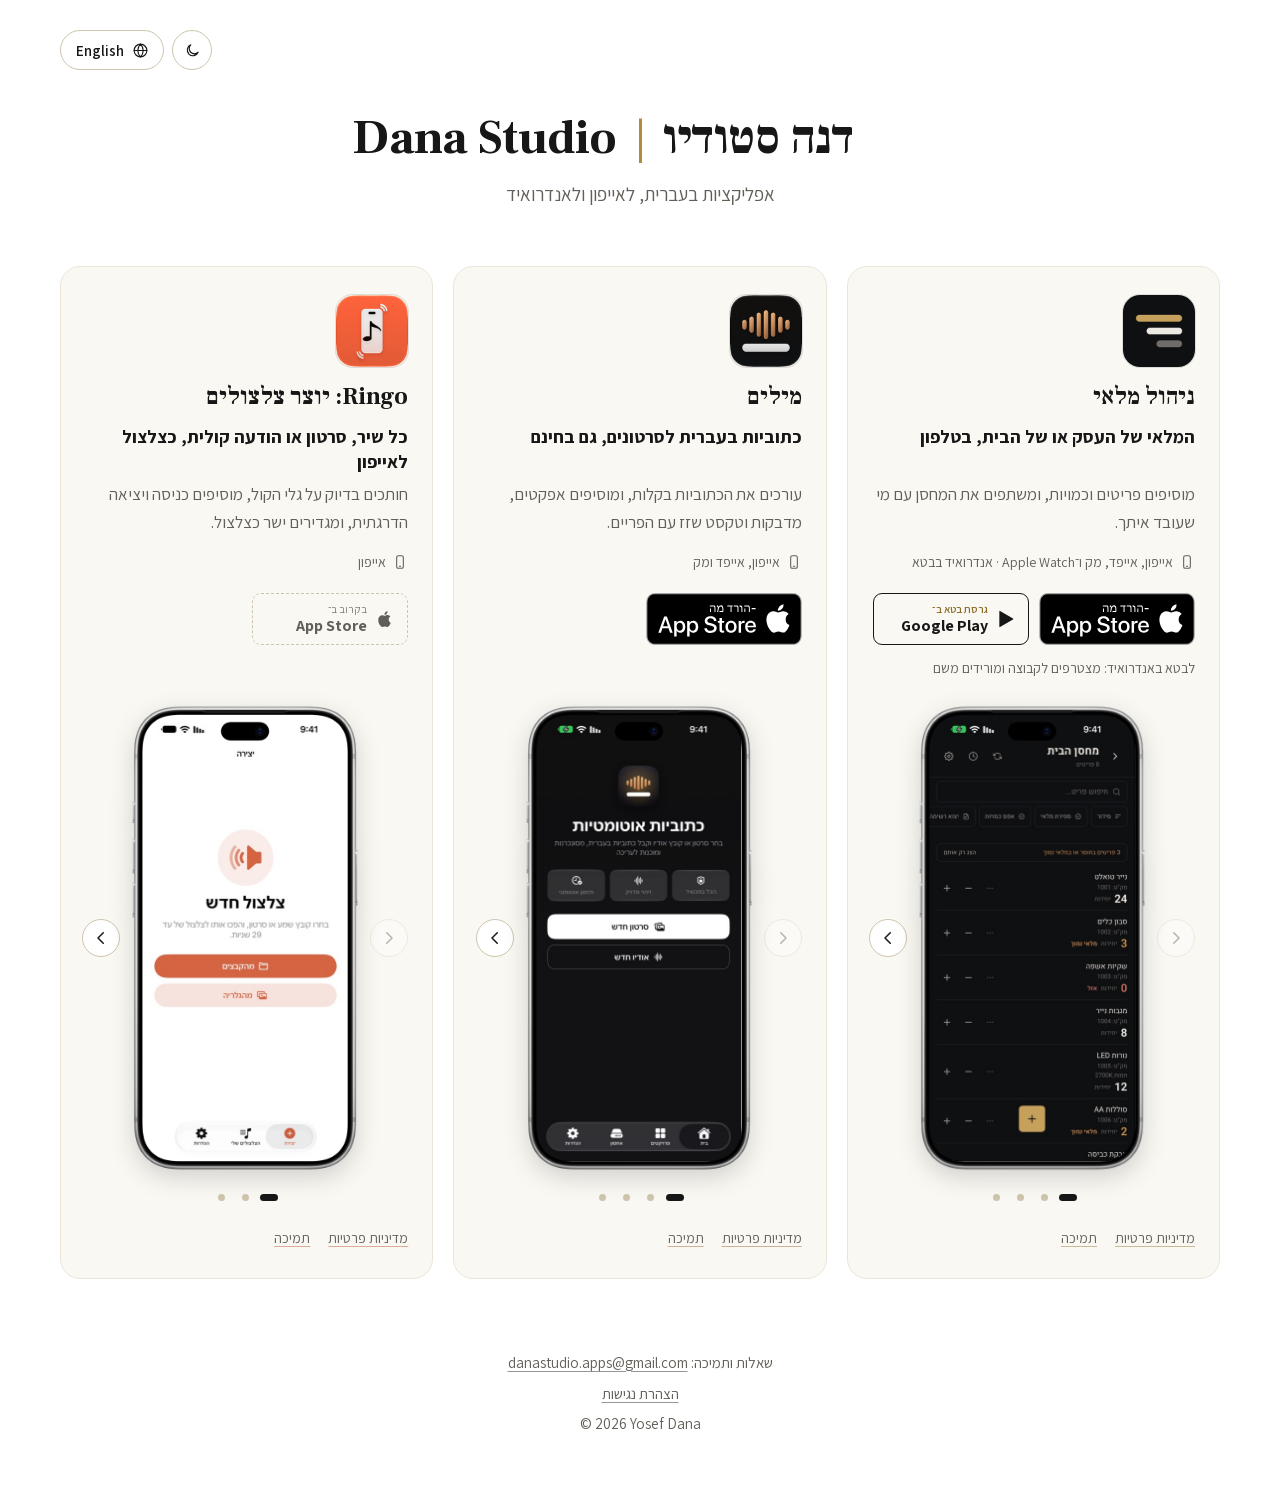
==== index.html @ 70b1e537 "Shorter Android beta note, one line Co-Authored-By: Claude Opus 5.5 <noreply@anthropic.com> Claude-S" ====
<!DOCTYPE html>
<html lang="he" dir="rtl" data-title-he="דנה סטודיו | Dana Studio – האפליקציות" data-title-en="Dana Studio | Apps">
<head>
<meta charset="UTF-8">
<meta name="viewport" content="width=device-width, initial-scale=1, viewport-fit=cover">
<title>דנה סטודיו | Dana Studio – האפליקציות</title>
<meta name="description" content="דנה סטודיו (Dana Studio): אפליקציות בעברית לאייפון ולאנדרואיד – ניהול מלאי, מילים ו-Ringo.">
<link rel="canonical" href="https://danastudio.app/">
<!-- Tells search engines the site's name in both spellings, so "דנה סטודיו" finds it too. -->
<script type="application/ld+json">
{"@context":"https://schema.org","@type":"WebSite","name":"Dana Studio","alternateName":["דנה סטודיו","DanaStudio"],"url":"https://danastudio.app/","inLanguage":["he","en"]}
</script>
<meta name="theme-color" content="#FFFFFF" media="(prefers-color-scheme: light)">
<meta name="theme-color" content="#0A0A0A" media="(prefers-color-scheme: dark)">
<link rel="icon" href="data:image/svg+xml,%3Csvg xmlns='http://www.w3.org/2000/svg' viewBox='0 0 64 64'%3E%3Crect width='64' height='64' rx='14' fill='%23111111'/%3E%3Ctext x='32' y='45' text-anchor='middle' font-family='Georgia,serif' font-weight='700' font-size='38' fill='%23D2AE62'%3ED%3C/text%3E%3C/svg%3E">
<meta property="og:type" content="website">
<meta property="og:locale" content="he_IL">
<meta property="og:locale:alternate" content="en_US">
<meta property="og:site_name" content="Dana Studio">
<meta property="og:title" content="Dana Studio | דנה סטודיו">
<meta property="og:description" content="אפליקציות בעברית לאייפון ולאנדרואיד: ניהול מלאי, מילים ו-Ringo.">
<meta property="og:url" content="https://danastudio.app/">
<meta property="og:image" content="https://danastudio.app/assets/share/home.png">
<meta property="og:image:width" content="1200">
<meta property="og:image:height" content="630">
<meta property="og:image:alt" content="Dana Studio | דנה סטודיו">
<meta name="twitter:card" content="summary_large_image">
<link rel="stylesheet" href="assets/site.css">
<script src="assets/site.js"></script>
</head>
<body>
<a class="skip" href="#main"><span data-l="he">דילוג לתוכן</span><span data-l="en" lang="en">Skip to content</span></a>
<div class="wrap narrow">

  <nav class="topbar">
    <div class="tools">
      <button class="pill theme-btn" type="button" data-toggle-theme><svg class="i-moon" viewBox="0 0 24 24" aria-hidden="true"><path d="M20 14.5A8 8 0 1 1 9.5 4a6.5 6.5 0 0 0 10.5 10.5z"/></svg><svg class="i-sun" viewBox="0 0 24 24" aria-hidden="true"><circle cx="12" cy="12" r="4"/><path d="M12 2.5v2M12 19.5v2M2.5 12h2M19.5 12h2M5.3 5.3l1.4 1.4M17.3 17.3l1.4 1.4M5.3 18.7l1.4-1.4M17.3 6.7l1.4-1.4"/></svg><span class="sr" data-l="he">מצב בהיר או כהה</span><span class="sr" data-l="en" lang="en">Light or dark mode</span></button>
      <a class="pill" href="#en" data-set-lang="en" data-l="he" lang="en"><svg viewBox="0 0 24 24" aria-hidden="true"><circle cx="12" cy="12" r="9"/><path d="M3 12h18M12 3c2.5 2.6 3.8 5.6 3.8 9s-1.3 6.4-3.8 9c-2.5-2.6-3.8-5.6-3.8-9S9.5 5.6 12 3z"/></svg>English</a>
      <a class="pill" href="#he" data-set-lang="he" data-l="en" lang="he"><svg viewBox="0 0 24 24" aria-hidden="true"><circle cx="12" cy="12" r="9"/><path d="M3 12h18M12 3c2.5 2.6 3.8 5.6 3.8 9s-1.3 6.4-3.8 9c-2.5-2.6-3.8-5.6-3.8-9S9.5 5.6 12 3z"/></svg>עברית</a>
    </div>
  </nav>

  <main id="main">

  <header class="home-head">
    <h1 class="brand"><span class="b-en">Dana Studio</span><span class="sep">|</span><span class="b-he" lang="he">דנה סטודיו</span></h1>
    <p class="tagline"><span data-l="he">אפליקציות בעברית, לאייפון ולאנדרואיד</span><span data-l="en" lang="en">Hebrew apps for iPhone and Android</span></p>
  </header>

  <div class="apps">
    <!-- ================= אפליקציה: ניהול מלאי ================= -->
    <section class="app" id="inventory" data-app="inventory">
      <div class="app-head">
        <img class="app-icon" src="inventory/icon.png" alt="" width="72" height="72">
        <h2 class="app-name"><span data-l="he">ניהול מלאי</span><span data-l="en" lang="en">Inventory Manager</span></h2>
      </div>
      <p class="app-lead" data-l="he">המלאי של העסק או של הבית, בטלפון</p>
      <p class="app-lead" data-l="en" lang="en">Your stockroom or pantry, on your phone</p>
      <p class="app-desc" data-l="he">מוסיפים פריטים וכמויות, ומשתפים את המחסן עם מי שעובד איתך.</p>
      <p class="app-desc" data-l="en" lang="en">Add items and quantities, and share a stockroom with the people you work with.</p>
      <p class="app-devices"><svg viewBox="0 0 24 24" aria-hidden="true"><rect x="7" y="2.5" width="10" height="19" rx="2.5"/><path d="M11 18.5h2"/></svg><span data-l="he">אייפון, אייפד, מק ו־<bdi>Apple Watch</bdi> · אנדרואיד בבטא</span><span data-l="en" lang="en">iPhone, iPad, Mac and Apple Watch · Android in beta</span></p>
      <div class="stores">
        <a class="badge ios" href="https://apps.apple.com/il/app/%D7%9E%D7%9C%D7%90%D7%99-%D7%A0%D7%99%D7%94%D7%95%D7%9C-%D7%9E%D7%9C%D7%90%D7%99-%D7%9E%D7%A9%D7%95%D7%AA%D7%A3/id6809037961?l=he" target="_blank" rel="noopener">
          <img class="on-light" data-l="he" src="assets/badges/app-store-he-black.svg" alt="להורדה מ־App Store" width="156" height="52">
          <img class="on-dark" data-l="he" src="assets/badges/app-store-he-white.svg" alt="להורדה מ־App Store" width="156" height="52">
          <img class="on-light" data-l="en" lang="en" src="assets/badges/app-store-en-black.svg" alt="Download on the App Store" width="156" height="52">
          <img class="on-dark" data-l="en" lang="en" src="assets/badges/app-store-en-white.svg" alt="Download on the App Store" width="156" height="52">
        </a>
        <!-- בטא: כשהגרסה תצא רשמית, החלף את הקישור לקישור של Google Play, הסר את המחלקה beta ושנה את הטקסטים ל"להורדה מ־" / "Get it on" -->
        <a class="store play beta" href="https://groups.google.com/g/beta-inventory-app" target="_blank" rel="noopener">
          <svg viewBox="0 0 24 24" aria-hidden="true"><path d="M4 2.8v18.4c0 .4.4.7.8.5l15.6-9.2c.4-.2.4-.8 0-1L4.8 2.3c-.4-.2-.8.1-.8.5z"/></svg>
          <span><small data-l="he">גרסת בטא ב־</small><small data-l="en" lang="en">Beta on</small><strong>Google Play</strong></span>
        </a>
      </div>
      <p class="beta-note" data-l="he">לבטא באנדרואיד: מצטרפים לקבוצה ומורידים משם</p>
      <p class="beta-note" data-l="en" lang="en">Android beta: join the group and download from there</p>
      <div class="shots-box">
        <div class="shots"><div class="shots-screen">
          <img src="inventory/screens/1.jpg" srcset="inventory/screens/1.jpg 414w, inventory/screens/1-large.jpg 828w" sizes="206px" data-alt-en="The items in a stockroom, with quantities" data-full="inventory/screens/1-large.jpg" alt="רשימת הפריטים במחסן, עם הכמויות" width="414" height="900" loading="lazy" decoding="async">
          <img src="inventory/screens/2.jpg" srcset="inventory/screens/2.jpg 414w, inventory/screens/2-large.jpg 828w" sizes="206px" data-alt-en="The list of stockrooms" data-full="inventory/screens/2-large.jpg" alt="רשימת המחסנים" width="414" height="900" loading="lazy" decoding="async">
          <img src="inventory/screens/3.jpg" srcset="inventory/screens/3.jpg 414w, inventory/screens/3-large.jpg 828w" sizes="206px" data-alt-en="Adding stock to an item" data-full="inventory/screens/3-large.jpg" alt="הוספת כמות לפריט" width="414" height="900" loading="lazy" decoding="async">
          <img src="inventory/screens/4.jpg" srcset="inventory/screens/4.jpg 414w, inventory/screens/4-large.jpg 828w" sizes="206px" data-alt-en="Stockroom settings and sharing" data-full="inventory/screens/4-large.jpg" alt="הגדרות מחסן ושיתוף" width="414" height="900" loading="lazy" decoding="async">
        </div></div>
      </div>
      <div class="app-links">
        <a href="inventory/privacy.html"><span data-l="he">מדיניות פרטיות</span><span data-l="en" lang="en">Privacy policy</span></a>
        <a href="inventory/support.html"><span data-l="he">תמיכה</span><span data-l="en" lang="en">Support</span></a>
      </div>
    </section>

    <!-- ================= אפליקציה: מילים ================= -->
    <section class="app" id="milim" data-app="milim">
      <div class="app-head">
        <img class="app-icon" src="milim/icon.png" alt="" width="72" height="72">
        <h2 class="app-name"><span data-l="he">מילים</span><span data-l="en" lang="en">Milim</span></h2>
      </div>
      <p class="app-lead" data-l="he">כתוביות בעברית לסרטונים, גם בחינם</p>
      <p class="app-lead" data-l="en" lang="en">Hebrew subtitles for your videos, free too</p>
      <p class="app-desc" data-l="he">עורכים את הכתוביות בקלות, ומוסיפים אפקטים, מדבקות וטקסט שזז עם הפריים.</p>
      <p class="app-desc" data-l="en" lang="en">Edit the subtitles easily, and add effects, stickers and text that moves with the frame.</p>
      <p class="app-devices"><svg viewBox="0 0 24 24" aria-hidden="true"><rect x="7" y="2.5" width="10" height="19" rx="2.5"/><path d="M11 18.5h2"/></svg><span data-l="he">אייפון, אייפד ומק</span><span data-l="en" lang="en">iPhone, iPad and Mac</span></p>
      <div class="stores">
        <a class="badge ios" href="https://apps.apple.com/il/app/%D7%9E%D7%99%D7%9C%D7%99%D7%9D/id6809080946?l=he" target="_blank" rel="noopener">
          <img class="on-light" data-l="he" src="assets/badges/app-store-he-black.svg" alt="להורדה מ־App Store" width="156" height="52">
          <img class="on-dark" data-l="he" src="assets/badges/app-store-he-white.svg" alt="להורדה מ־App Store" width="156" height="52">
          <img class="on-light" data-l="en" lang="en" src="assets/badges/app-store-en-black.svg" alt="Download on the App Store" width="156" height="52">
          <img class="on-dark" data-l="en" lang="en" src="assets/badges/app-store-en-white.svg" alt="Download on the App Store" width="156" height="52">
        </a>
      </div>
      <div class="shots-box">
        <div class="shots"><div class="shots-screen">
          <img src="milim/screens/he-4.jpg" srcset="milim/screens/he-4.jpg 414w, milim/screens/he-4-large.jpg 828w" sizes="206px" data-full="milim/screens/he-4-large.jpg" data-l="he" alt="מסך הבית" width="414" height="900" loading="lazy" decoding="async">
          <img src="milim/screens/en-4.jpg" srcset="milim/screens/en-4.jpg 414w, milim/screens/en-4-large.jpg 828w" sizes="206px" data-full="milim/screens/en-4-large.jpg" data-l="en" lang="en" alt="Home screen" width="414" height="900" loading="lazy" decoding="async">
          <img src="milim/screens/he-3.jpg" srcset="milim/screens/he-3.jpg 414w, milim/screens/he-3-large.jpg 828w" sizes="206px" data-full="milim/screens/he-3-large.jpg" data-l="he" alt="בחירת סגנון לכתוביות" width="414" height="900" loading="lazy" decoding="async">
          <img src="milim/screens/en-3.jpg" srcset="milim/screens/en-3.jpg 414w, milim/screens/en-3-large.jpg 828w" sizes="206px" data-full="milim/screens/en-3-large.jpg" data-l="en" lang="en" alt="Choosing a subtitle style" width="414" height="900" loading="lazy" decoding="async">
          <img src="milim/screens/he-2.jpg" srcset="milim/screens/he-2.jpg 414w, milim/screens/he-2-large.jpg 828w" sizes="206px" data-full="milim/screens/he-2-large.jpg" data-l="he" alt="עורך הכתוביות" width="414" height="900" loading="lazy" decoding="async">
          <img src="milim/screens/en-2.jpg" srcset="milim/screens/en-2.jpg 414w, milim/screens/en-2-large.jpg 828w" sizes="206px" data-full="milim/screens/en-2-large.jpg" data-l="en" lang="en" alt="The subtitle editor" width="414" height="900" loading="lazy" decoding="async">
          <img src="milim/screens/he-1.jpg" srcset="milim/screens/he-1.jpg 414w, milim/screens/he-1-large.jpg 828w" sizes="206px" data-full="milim/screens/he-1-large.jpg" data-l="he" alt="כתוביות מעוצבות על סרטון" width="414" height="900" loading="lazy" decoding="async">
          <img src="milim/screens/en-1.jpg" srcset="milim/screens/en-1.jpg 414w, milim/screens/en-1-large.jpg 828w" sizes="206px" data-full="milim/screens/en-1-large.jpg" data-l="en" lang="en" alt="Styled subtitles on a video" width="414" height="900" loading="lazy" decoding="async">
        </div></div>
      </div>
      <div class="app-links">
        <a href="milim/privacy.html"><span data-l="he">מדיניות פרטיות</span><span data-l="en" lang="en">Privacy policy</span></a>
        <a href="milim/support.html"><span data-l="he">תמיכה</span><span data-l="en" lang="en">Support</span></a>
      </div>
    </section>

    <!-- ================= אפליקציה: Ringo ================= -->
    <!-- כשהאפליקציה תצא: החלף את ה-div של "בקרוב" בתג App Store, כמו של מילים (a class="badge ios" עם 4 התמונות) -->
    <section class="app" id="ringo" data-app="ringo">
      <div class="app-head">
        <img class="app-icon" src="ringo/icon.png" alt="" width="72" height="72">
        <h2 class="app-name"><span data-l="he"><bdi>Ringo</bdi>: יוצר צלצולים</span><span data-l="en" lang="en">Ringo: Ringtone Maker</span></h2>
      </div>
      <p class="app-lead" data-l="he">כל שיר, סרטון או הודעה קולית, כצלצול לאייפון</p>
      <p class="app-lead" data-l="en" lang="en">Any song, video or voice message, as an iPhone ringtone</p>
      <p class="app-desc" data-l="he">חותכים בדיוק על גלי הקול, מוסיפים כניסה ויציאה הדרגתית, ומגדירים ישר כצלצול.</p>
      <p class="app-desc" data-l="en" lang="en">Trim precisely on the waveform, add a fade in and out, and set it as your ringtone right away.</p>
      <p class="app-devices"><svg viewBox="0 0 24 24" aria-hidden="true"><rect x="7" y="2.5" width="10" height="19" rx="2.5"/><path d="M11 18.5h2"/></svg><span data-l="he">אייפון</span><span data-l="en" lang="en">iPhone</span></p>
      <div class="stores">
        <div class="store ios soon" aria-disabled="true">
          <svg viewBox="0 0 24 24" aria-hidden="true"><path d="M16.4 12.6c0-2.3 1.9-3.4 2-3.5-1.1-1.6-2.8-1.8-3.4-1.8-1.4-.1-2.8.9-3.5.9s-1.8-.9-3-.8C7 7.4 5.5 8.3 4.7 9.8c-1.7 2.9-.4 7.2 1.2 9.5.8 1.1 1.7 2.4 2.9 2.4 1.2 0 1.6-.8 3-.8s1.8.8 3 .7c1.3 0 2.1-1.1 2.8-2.3.9-1.3 1.3-2.6 1.3-2.7 0 0-2.5-1-2.5-4zM14.1 5.6c.6-.8 1.1-1.9 1-3-.9 0-2.1.6-2.7 1.4-.6.7-1.1 1.8-1 2.9 1 .1 2.1-.5 2.7-1.3z"/></svg>
          <span><small data-l="he">בקרוב ב־</small><small data-l="en" lang="en">Coming soon to the</small><strong>App Store</strong></span>
        </div>
      </div>
      <div class="shots-box">
        <div class="shots"><div class="shots-screen">
          <img src="ringo/screens/he-3.jpg" srcset="ringo/screens/he-3.jpg 414w, ringo/screens/he-3-large.jpg 828w" sizes="206px" data-full="ringo/screens/he-3-large.jpg" data-l="he" alt="יצירת צלצול חדש" width="414" height="900" loading="lazy" decoding="async">
          <img src="ringo/screens/en-3.jpg" srcset="ringo/screens/en-3.jpg 414w, ringo/screens/en-3-large.jpg 828w" sizes="206px" data-full="ringo/screens/en-3-large.jpg" data-l="en" lang="en" alt="Creating a new ringtone" width="414" height="900" loading="lazy" decoding="async">
          <img src="ringo/screens/he-2.jpg" srcset="ringo/screens/he-2.jpg 414w, ringo/screens/he-2-large.jpg 828w" sizes="206px" data-full="ringo/screens/he-2-large.jpg" data-l="he" alt="הצלצולים שלי" width="414" height="900" loading="lazy" decoding="async">
          <img src="ringo/screens/en-2.jpg" srcset="ringo/screens/en-2.jpg 414w, ringo/screens/en-2-large.jpg 828w" sizes="206px" data-full="ringo/screens/en-2-large.jpg" data-l="en" lang="en" alt="My ringtones" width="414" height="900" loading="lazy" decoding="async">
          <img src="ringo/screens/he-1.jpg" srcset="ringo/screens/he-1.jpg 414w, ringo/screens/he-1-large.jpg 828w" sizes="206px" data-full="ringo/screens/he-1-large.jpg" data-l="he" alt="חיתוך הצלצול על גלי הקול" width="414" height="900" loading="lazy" decoding="async">
          <img src="ringo/screens/en-1.jpg" srcset="ringo/screens/en-1.jpg 414w, ringo/screens/en-1-large.jpg 828w" sizes="206px" data-full="ringo/screens/en-1-large.jpg" data-l="en" lang="en" alt="Trimming on the waveform" width="414" height="900" loading="lazy" decoding="async">
        </div></div>
      </div>
      <div class="app-links">
        <a href="ringo/privacy.html"><span data-l="he">מדיניות פרטיות</span><span data-l="en" lang="en">Privacy policy</span></a>
        <a href="ringo/support.html"><span data-l="he">תמיכה</span><span data-l="en" lang="en">Support</span></a>
      </div>
    </section>
  </div>

  </main>

  <footer>
    <p><span data-l="he">שאלות ותמיכה:</span><span data-l="en" lang="en">Questions and support:</span> <a href="mailto:danastudio.apps@gmail.com" class="ltr">danastudio.apps@gmail.com</a></p>
    <p><a href="accessibility.html"><span data-l="he">הצהרת נגישות</span><span data-l="en" lang="en">Accessibility statement</span></a></p>
    <p dir="ltr">© 2026 Yosef Dana</p>
  </footer>

</div>
<script>
  // מזהה אנדרואיד ומקדים את כפתור Google Play
  if (/android/i.test(navigator.userAgent)) document.body.classList.add('is-android');
</script>
</body>
</html>
---- assets/site.css ----
/* Dana Studio — one shared style for every page (home, privacy, support).
   Every page carries Hebrew and English; site.js shows one at a time
   and handles the light/dark switch. */
/* ===== Fonts: served from this site, so visitors' browsers never contact Google.
   Variable fonts from Google Fonts, SIL Open Font License (assets/fonts/OFL-*.txt). ===== */
@font-face { font-family: "Assistant"; font-style: normal; font-weight: 400 700; font-display: swap;
  src: url(fonts/assistant-hebrew.woff2) format("woff2");
  unicode-range: U+0307-0308, U+0590-05FF, U+200C-2010, U+20AA, U+25CC, U+FB1D-FB4F; }
@font-face { font-family: "Assistant"; font-style: normal; font-weight: 400 700; font-display: swap;
  src: url(fonts/assistant-latin.woff2) format("woff2");
  unicode-range: U+0000-00FF, U+0131, U+0152-0153, U+02BB-02BC, U+02C6, U+02DA, U+02DC, U+0304, U+0308, U+0329, U+2000-206F, U+20AC, U+2122, U+2191, U+2193, U+2212, U+2215, U+FEFF, U+FFFD; }
@font-face { font-family: "Assistant"; font-style: normal; font-weight: 400 700; font-display: swap;
  src: url(fonts/assistant-latin-ext.woff2) format("woff2");
  unicode-range: U+0100-02BA, U+02BD-02C5, U+02C7-02CC, U+02CE-02D7, U+02DD-02FF, U+0304, U+0308, U+0329, U+1D00-1DBF, U+1E00-1E9F, U+1EF2-1EFF, U+2020, U+20A0-20AB, U+20AD-20C4, U+2113, U+2C60-2C7F, U+A720-A7FF; }
@font-face { font-family: "Frank Ruhl Libre"; font-style: normal; font-weight: 500 700; font-display: swap;
  src: url(fonts/frank-ruhl-libre-hebrew.woff2) format("woff2");
  unicode-range: U+0307-0308, U+0590-05FF, U+200C-2010, U+20AA, U+25CC, U+FB1D-FB4F; }
@font-face { font-family: "Frank Ruhl Libre"; font-style: normal; font-weight: 500 700; font-display: swap;
  src: url(fonts/frank-ruhl-libre-latin.woff2) format("woff2");
  unicode-range: U+0000-00FF, U+0131, U+0152-0153, U+02BB-02BC, U+02C6, U+02DA, U+02DC, U+0304, U+0308, U+0329, U+2000-206F, U+20AC, U+2122, U+2191, U+2193, U+2212, U+2215, U+FEFF, U+FFFD; }
@font-face { font-family: "Frank Ruhl Libre"; font-style: normal; font-weight: 500 700; font-display: swap;
  src: url(fonts/frank-ruhl-libre-latin-ext.woff2) format("woff2");
  unicode-range: U+0100-02BA, U+02BD-02C5, U+02C7-02CC, U+02CE-02D7, U+02DD-02FF, U+0304, U+0308, U+0329, U+1D00-1DBF, U+1E00-1E9F, U+1EF2-1EFF, U+2020, U+20A0-20AB, U+20AD-20C4, U+2113, U+2C60-2C7F, U+A720-A7FF; }
:root {
  --paper: #FFFFFF;
  --ink: #171717;
  --muted: #625F58;
  --gold: #B08A3E;
  --acc-inventory: #8A6A26; --acc-milim: #9C5426; --acc-ringo: #B8452A;
  --line: #ECE6D8;
  --soft: #FAF8F3;
  --line-strong: #CFC5AE;
  --btn: #171717;
  --btn-text: #FFFFFF;
  --danger: #B42318; --ok: #1E7F4F;
  --ease: cubic-bezier(.16, 1, .3, 1);
  box-sizing: border-box;
  padding-top: env(safe-area-inset-top, 0px);
  padding-bottom: env(safe-area-inset-bottom, 0px);
}
@media (prefers-color-scheme: dark) {
  :root:not([data-theme="light"]) {
    --paper: #0A0A0A; --ink: #F2EFE8; --muted: #A6A39C; --gold: #D2AE62;
    --acc-inventory: #D2AE62; --acc-milim: #E6A574; --acc-ringo: #F2876A;
    --line: #242322; --soft: #141413; --line-strong: #3B3A37;
    --btn: #F2EFE8; --btn-text: #0A0A0A;
    --danger: #FF7A6E; --ok: #4ADE9B;
  }
}
:root[data-theme="dark"] {
  --paper: #0A0A0A; --ink: #F2EFE8; --muted: #A6A39C; --gold: #D2AE62;
  --acc-inventory: #D2AE62; --acc-milim: #E6A574; --acc-ringo: #F2876A;
  --line: #242322; --soft: #141413; --line-strong: #3B3A37;
  --btn: #F2EFE8; --btn-text: #0A0A0A;
  --danger: #FF7A6E; --ok: #4ADE9B;
}

/* Each app has its own accent, taken from its icon. Outside an app: neutral. */
:root { --accent: var(--ink); }
[data-app="inventory"] { --accent: var(--acc-inventory); }
[data-app="milim"] { --accent: var(--acc-milim); }
[data-app="ringo"] { --accent: var(--acc-ringo); }

/* ===== Language: show only the active one (Hebrew by default) ===== */
:root:not([data-lang="en"]) [data-l="en"],
:root[data-lang="en"] [data-l="he"] { display: none !important; }

*, *::before, *::after { box-sizing: inherit; }
body {
  margin: 0;
  background: var(--paper);
  color: var(--ink);
  font-family: "Assistant", "Heebo", "Arial Hebrew", Arial, sans-serif;
  font-size: 17px;
  line-height: 1.65;
  -webkit-font-smoothing: antialiased;
  text-size-adjust: 100%;
}
.wrap { max-width: 640px; margin: 0 auto; padding: 20px 22px 48px; }
.wrap.narrow { max-width: 560px; }

h1, h2, .brand, .app-name { font-family: "Frank Ruhl Libre", "Times New Roman", serif; font-weight: 700; }
a { color: var(--ink); text-decoration-color: color-mix(in srgb, var(--accent) 45%, transparent); text-underline-offset: 3px; }
.ltr { direction: ltr; unicode-bidi: isolate; display: inline-block; }

/* ===== Top bar: home button, theme switch, language switch ===== */
.topbar {
  display: flex; align-items: center; justify-content: space-between; gap: 12px;
  min-height: 44px; margin-bottom: 24px; font-size: 15px;
}
/* The bar keeps one layout in both languages, so the buttons don't jump sides
   when switching: home on the right, theme and language on the left. */
.topbar, .tools { direction: rtl; }
:root[dir="ltr"] .home-link { direction: ltr; }
.tools [data-set-lang] { min-width: 104px; }
.tools { margin-inline-start: auto; display: flex; align-items: center; gap: 8px; }
.pill {
  display: inline-flex; align-items: center; justify-content: center; gap: 8px;
  min-height: 40px; padding: 6px 14px;
  border: 1px solid var(--line-strong); border-radius: 999px;
  background: transparent; color: var(--ink);
  font: inherit; font-weight: 600; font-size: 15px; line-height: 1;
  text-decoration: none; cursor: pointer;
  transition: border-color .2s var(--ease), background-color .2s var(--ease);
}
.pill svg { width: 17px; height: 17px; flex: none; stroke: currentColor; fill: none; stroke-width: 1.6; stroke-linecap: round; stroke-linejoin: round; }
.home-link { padding-inline-start: 6px; }
.home-link .mark {
  width: 28px; height: 28px; border-radius: 50%; flex: none;
  display: grid; place-items: center;
  background: #111111; color: #D2AE62;
  font-family: "Frank Ruhl Libre", Georgia, serif; font-weight: 700; font-size: 17px; line-height: 1;
  box-shadow: 0 0 0 1px color-mix(in srgb, var(--ink) 14%, transparent);
}
.theme-btn { width: 40px; padding: 0; }
.theme-btn .i-sun { display: none; }
:root[data-theme="dark"] .theme-btn .i-sun { display: block; }
:root[data-theme="dark"] .theme-btn .i-moon { display: none; }
@media (prefers-color-scheme: dark) {
  :root:not([data-theme]) .theme-btn .i-sun { display: block; }
  :root:not([data-theme]) .theme-btn .i-moon { display: none; }
}
/* Skip link: hidden until a keyboard user tabs to it */
.skip {
  position: absolute; inset-inline-start: 12px; top: 12px; z-index: 10;
  padding: 10px 16px; border-radius: 999px;
  background: var(--btn); color: var(--btn-text); font-weight: 600; text-decoration: none;
  transform: translateY(-200%);
}
.skip:focus { transform: none; }
.sr { position: absolute; width: 1px; height: 1px; overflow: hidden; clip-path: inset(50%); white-space: nowrap; }

/* ===== Home: header ===== */
.home-head { text-align: center; margin: 20px 0 38px; }
.brand {
  font-size: clamp(20px, 6.2vw, 40px);
  line-height: 1.1;
  white-space: nowrap;
  display: grid;
  grid-template-columns: 1fr auto 1fr;
  align-items: center;
  letter-spacing: -0.01em;
  margin: 0;
  direction: ltr;
}
.brand .sep { color: var(--gold); font-weight: 500; margin: 0 .35em; }
.brand .b-en { justify-self: end; }
.brand .b-he { justify-self: start; }
.tagline { margin: 14px 0 0; color: var(--muted); }

/* ===== Home: app ===== */
.app { padding: 28px 0; border-top: 1px solid var(--line); }
.app:last-of-type { border-bottom: 1px solid var(--line); }
.app-head { display: flex; align-items: center; gap: 16px; margin-bottom: 14px; }
.app-icon {
  flex: none; width: 72px; height: 72px; border-radius: 17px; display: block;
  box-shadow: 0 0 0 1px color-mix(in srgb, var(--ink) 12%, transparent);
}
.app-name { font-size: 26px; line-height: 1.2; margin: 0; }
.app-lead { margin: 0 0 6px; font-weight: 700; font-size: 18px; line-height: 1.4; }
.app-desc { margin: 0 0 20px; color: var(--muted); max-width: 60ch; }
.app-devices {
  display: flex; align-items: flex-start; gap: 6px;
  margin: -8px 0 20px; font-size: 14px; line-height: 1.5; color: var(--muted);
}
.app-devices svg { flex: none; width: 16px; height: 16px; margin-top: 2px; fill: none; stroke: currentColor; stroke-width: 1.6; stroke-linecap: round; }
.app-links { display: flex; flex-wrap: wrap; gap: 4px 18px; margin-top: 14px; font-size: 14px; }
.app-links a { color: var(--muted); }

/* Store buttons: Apple's official badge, and matching buttons for Google Play beta / coming soon */
.stores { display: flex; gap: 10px; flex-wrap: wrap; align-items: center; }
.badge, .store {
  flex: none; width: 156px; height: 52px; border-radius: 9px;
  transition: transform .2s var(--ease), box-shadow .2s var(--ease);
}
.badge { display: block; line-height: 0; }
.badge img { display: block; width: 100%; height: 100%; }
.badge .on-dark { display: none; }
:root[data-theme="dark"] .badge .on-light { display: none; }
:root[data-theme="dark"] .badge .on-dark { display: block; }
@media (prefers-color-scheme: dark) {
  :root:not([data-theme]) .badge .on-light { display: none; }
  :root:not([data-theme]) .badge .on-dark { display: block; }
}
.store {
  display: flex; align-items: center; gap: 8px;
  padding: 6px 12px;
  text-decoration: none;
  background: var(--btn); color: var(--btn-text); border: 1px solid var(--btn);
}
.badge:active, .store:active { transform: scale(.98); }
.store svg { flex: none; width: 20px; height: 20px; fill: currentColor; }
.store span { display: flex; flex-direction: column; line-height: 1.2; }
.store small { font-size: 11px; opacity: .8; }
.store strong { font-size: 16px; }
.store.soon { background: transparent; color: var(--muted); border: 1px dashed var(--line-strong); cursor: default; }
.store.beta { background: transparent; color: var(--ink); border: 1px solid var(--ink); }
.store.beta small { color: var(--accent); opacity: 1; font-weight: 600; }
.beta-note { margin: 12px 0 0; font-size: 14px; color: var(--muted); }
/* Screenshots: one at a time inside Apple's iPhone frame (assets/iphone-frame.png, 1350x2760;
   its screen opening is 1206x2622 at 72,69). Swipe on the phone, or use the arrows
   and dots (added by site.js). Tapping a shot opens it large. */
.shots-box {
  margin: 22px 0 0; display: grid; grid-template-columns: auto auto auto;
  justify-content: center; align-items: center; column-gap: 10px; row-gap: 14px;
}
.shots {
  grid-column: 2; position: relative;
  width: 230px; aspect-ratio: 1350 / 2760;
  filter: drop-shadow(0 8px 12px rgba(0, 0, 0, .16));
}
.shots::after {
  content: ""; position: absolute; inset: 0; pointer-events: none;
  background: url(iphone-frame.png) center / 100% 100% no-repeat;
}
.shots-screen {
  position: absolute; left: 5.333%; top: 2.5%; width: 89.333%; height: 95%;
  border-radius: 13.5% / 6.2%; overflow-x: auto; overflow-y: hidden;
  display: flex; scroll-snap-type: x mandatory; overscroll-behavior-x: contain;
  scrollbar-width: none; background: #000;
}
.shots-screen::-webkit-scrollbar { display: none; }
.shots-screen img {
  flex: none; width: 100%; height: 100%; object-fit: cover;
  scroll-snap-align: start; cursor: zoom-in;
}
.shots-nav {
  display: grid; place-items: center; width: 38px; height: 38px; padding: 0;
  border: 1px solid var(--line-strong); border-radius: 50%; background: var(--paper);
  color: var(--ink); cursor: pointer; transition: border-color .2s var(--ease), opacity .2s var(--ease);
}
.shots-nav svg { width: 18px; height: 18px; fill: none; stroke: currentColor; stroke-width: 2; stroke-linecap: round; stroke-linejoin: round; }
.shots-nav.prev { grid-column: 1; grid-row: 1; }
.shots-nav.next { grid-column: 3; grid-row: 1; }
/* The chevron points left; flip it on whichever side points right */
:root[dir="ltr"] .shots-nav.next svg, :root[dir="rtl"] .shots-nav.prev svg { transform: scaleX(-1); }
.shots-nav:disabled { opacity: .3; cursor: default; }
.shots-dots { grid-column: 1 / -1; display: flex; justify-content: center; gap: 2px; }
.shots-dots button {
  width: 22px; height: 22px; padding: 0; border: 0; background: none; cursor: pointer;
  display: grid; place-items: center;
}
.shots-dots button::before {
  content: ""; width: 7px; height: 7px; border-radius: 50%;
  background: var(--line-strong); transition: background-color .2s var(--ease), width .2s var(--ease);
}
.shots-dots button[aria-current="true"]::before { width: 18px; border-radius: 4px; background: var(--ink); }

/* Large view of one screenshot */
.viewer {
  border: 0; padding: 0; background: transparent; max-width: none; max-height: none;
  width: 100%; height: 100%; display: grid; place-items: center;
}
.viewer:not([open]) { display: none; }
.viewer::backdrop { background: rgba(0, 0, 0, .86); }
.viewer figure { margin: 0; display: grid; justify-items: center; gap: 12px; }
.viewer img {
  max-width: min(84vw, 414px); max-height: calc(100vh - 110px); width: auto; height: auto;
  border-radius: 22px; box-shadow: 0 20px 60px rgba(0, 0, 0, .5);
  touch-action: pan-y;
}
.viewer figcaption {
  color: rgba(255, 255, 255, .75); font-size: 14px; font-weight: 600;
  direction: ltr; unicode-bidi: isolate; font-variant-numeric: tabular-nums;
}
.viewer button {
  position: fixed; display: grid; place-items: center;
  width: 46px; height: 46px; border-radius: 50%; border: 0; padding: 0;
  background: rgba(255, 255, 255, .14); color: #fff; cursor: pointer;
  transition: background-color .2s var(--ease);
}
.viewer .v-close { top: max(16px, env(safe-area-inset-top)); inset-inline-end: 16px; font-size: 26px; line-height: 1; }
.viewer .v-nav { top: 50%; transform: translateY(-50%); }
.viewer .v-prev { inset-inline-start: max(12px, 3vw); }
.viewer .v-next { inset-inline-end: max(12px, 3vw); }
.viewer .v-nav svg { width: 24px; height: 24px; fill: none; stroke: currentColor; stroke-width: 2; stroke-linecap: round; stroke-linejoin: round; }
/* The chevron points left; flip it on whichever side points right */
:root[dir="ltr"] .viewer .v-next svg, :root[dir="rtl"] .viewer .v-prev svg { transform: scaleX(-1); }
.viewer.single .v-nav, .viewer.single figcaption { display: none; }
@media (hover: hover) { .viewer button:hover { background: rgba(255, 255, 255, .26); } }
/* Small phones: arrows sit low, over the dark area, so they don't cover the picture */
@media (max-width: 520px) {
  .viewer .v-nav { top: auto; bottom: max(14px, env(safe-area-inset-bottom)); transform: none; }
  .viewer img { max-height: calc(100vh - 150px); }
}

/* On Android the Google Play button comes first */
.is-android .store.play { order: -1; }

/* ===== Privacy / support pages ===== */
.page-head { display: flex; align-items: center; gap: 16px; }
.page-head .app-icon { width: 64px; height: 64px; border-radius: 15px; }
.page-head h1 { font-size: 30px; line-height: 1.2; margin: 0; }
.subtitle { margin: 2px 0 0; color: var(--muted); font-size: 16px; }
.page-side { margin-bottom: 24px; }
.page-side .updated { margin-top: 18px; }
h2 { font-size: 21px; line-height: 1.3; margin: 32px 0 8px; }
ul { padding-inline-start: 1.2em; margin: 8px 0; }
li { margin: 6px 0; }
.updated { color: var(--muted); font-size: 15px; margin: 0 0 8px; }

/* Privacy ↔ support, under the app title */
.page-nav {
  display: flex; gap: 4px; width: fit-content;
  margin: 18px 0 8px; padding: 4px;
  background: var(--soft); border: 1px solid var(--line); border-radius: 999px;
}
.page-nav a {
  padding: 7px 16px; border-radius: 999px;
  color: var(--muted); text-decoration: none; font-size: 15px; font-weight: 600;
}
.page-nav a[aria-current="page"] {
  background: var(--paper); color: var(--ink);
  box-shadow: 0 0 0 1px var(--line), 0 1px 3px color-mix(in srgb, var(--ink) 10%, transparent);
}
.highlight {
  background: var(--soft); border: 1px solid var(--line); border-radius: 14px;
  padding: 16px 18px; margin: 20px 0;
}
.highlight p { margin: 0; }
.highlight p + p { margin-top: 8px; color: var(--muted); font-size: 15px; }
.highlight strong:first-child { color: var(--accent); }

/* FAQ */
details { border-top: 1px solid var(--line); padding: 14px 0; }
details:last-of-type { border-bottom: 1px solid var(--line); }
summary { cursor: pointer; font-weight: 700; list-style-position: inside; }
details p { margin: 10px 0 0; color: var(--muted); }
details ul { color: var(--muted); }

/* ===== Forms (account deletion) ===== */
[hidden] { display: none !important; }
.highlight.danger { border-color: color-mix(in srgb, var(--danger) 45%, var(--line)); }
.highlight.danger strong:first-child { color: var(--danger); }
.highlight ul { margin: 10px 0 0; color: var(--ink); }
.form-card {
  border: 1px solid var(--line); border-radius: 16px; background: var(--soft);
  padding: 18px; margin: 24px 0 8px;
}
.form-card.danger { border-color: color-mix(in srgb, var(--danger) 45%, var(--line)); }
.form-card > p { margin: 0 0 8px; }
.form-title { font-weight: 700; color: var(--danger); }
.form-card label { display: block; font-size: 15px; font-weight: 600; margin: 14px 0 6px; }
.form-card label:first-child { margin-top: 0; }
.form-card input[type=text], .form-card input[type=password] {
  width: 100%; height: 48px; padding: 0 14px;
  border: 1px solid var(--line-strong); border-radius: 12px;
  background: var(--paper); color: var(--ink); font: inherit; font-size: 16px;
}
:root[dir="rtl"] .form-card input { text-align: right; }
.form-card input:focus-visible { outline: 2px solid var(--accent); outline-offset: 1px; }
.form-card .check { display: flex; gap: 10px; align-items: flex-start; font-weight: 400; margin-top: 16px; }
.form-card .check input { flex: none; width: 20px; height: 20px; margin: 3px 0 0; accent-color: var(--danger); }
.form-card .check.small { margin-top: 10px; font-size: 15px; color: var(--muted); }
.form-card .check.small input { accent-color: var(--accent); }
.btn {
  display: block; width: 100%; min-height: 50px; margin-top: 18px;
  border: 1px solid var(--btn); border-radius: 12px;
  background: var(--btn); color: var(--btn-text);
  font: inherit; font-size: 16px; font-weight: 700; cursor: pointer;
}
.btn-danger { background: var(--danger); border-color: var(--danger); color: #fff; }
:root[data-theme="dark"] .btn-danger { color: #0A0A0A; }
@media (prefers-color-scheme: dark) { :root:not([data-theme="light"]) .btn-danger { color: #0A0A0A; } }
.btn-quiet { background: transparent; border-color: var(--line-strong); color: var(--muted); margin-top: 10px; }
.btn:disabled { opacity: .45; cursor: not-allowed; }
.btn:focus-visible { outline: 2px solid var(--accent); outline-offset: 3px; }
#plan { margin: 4px 0 0; font-size: 15px; }
#log { margin: 12px 0 0; font-size: 14px; color: var(--muted); }
#msg { min-height: 24px; margin: 12px 0 0; font-weight: 600; color: var(--danger); }
#msg.ok { color: var(--ok); }

/* ===== 404 ===== */
.not-found { text-align: center; padding: 24px 0 8px; }
.not-found h1 { font-size: 32px; line-height: 1.2; margin: 0 0 12px; }
.not-found p { color: var(--muted); max-width: 46ch; margin: 0 auto 24px; }
.not-found .nf-code {
  font-family: "Frank Ruhl Libre", Georgia, serif; font-weight: 700;
  font-size: 96px; line-height: 1; margin-bottom: 16px; color: var(--gold);
}
.not-found .store { width: auto; display: inline-flex; padding: 6px 22px; }

/* ===== Footer ===== */
footer { text-align: center; margin-top: 44px; color: var(--muted); font-size: 15px; }
footer p { margin: 6px 0; }
footer a { color: var(--muted); }

/* ===== Wide screens (computer, landscape tablet) ===== */
@media (min-width: 900px) {
  .wrap, .wrap.narrow { max-width: 1240px; padding: 28px 40px 56px; }
  .topbar { margin-bottom: 40px; }

  /* Home: apps side by side as cards */
  .home-head { margin: 32px 0 56px; }
  .brand { font-size: 48px; }
  .tagline { font-size: 19px; }
  .apps { display: grid; grid-template-columns: repeat(3, minmax(0, 1fr)); gap: 20px; align-items: stretch; }
  .app, .app:last-of-type {
    display: flex; flex-direction: column;
    padding: 28px 24px; border: 1px solid var(--line); border-radius: 20px; background: var(--soft);
  }
  .app-head { flex-direction: column; align-items: flex-start; gap: 16px; margin-bottom: 12px; }
  .app-name { font-size: 24px; }
  .app-desc { margin-bottom: 24px; }
  .app-links { margin-top: auto; padding-top: 18px; }

  /* Same zones at the same height in all three cards, however long each text is:
     name, headline, text, devices, store buttons, beta note, screenshots, links. */
  @supports (grid-template-rows: subgrid) {
    .apps { grid-template-rows: repeat(8, auto); row-gap: 0; }
    .app, .app:last-of-type { display: grid; grid-row: span 8; grid-template-rows: subgrid; align-content: start; }
    .app > * { align-self: start; }
    .app-head { grid-row: 1; }
    .app-lead { grid-row: 2; }
    .app-desc { grid-row: 3; }
    .app-devices { grid-row: 4; }
    .stores { grid-row: 5; }
    .beta-note { grid-row: 6; }
    .shots-box { grid-row: 7; }
    .app-links { grid-row: 8; margin-top: 0; }
  }

  /* Privacy / support: title column beside the text */
  .lang-block {
    display: grid; grid-template-columns: 260px minmax(0, 680px);
    gap: 72px; justify-content: center;
  }
  .page-side { position: sticky; top: 32px; align-self: start; }
  .page-side .page-head { flex-direction: column; align-items: flex-start; gap: 18px; }
  .page-side .app-icon { width: 88px; height: 88px; border-radius: 20px; }
  .page-side h1 { font-size: 34px; }
  .page-side .page-nav { flex-direction: column; width: 100%; margin-top: 28px; border-radius: 16px; }
  .page-side .page-nav a { border-radius: 12px; padding: 10px 14px; border-inline-start: 3px solid transparent; }
  .page-side .page-nav a[aria-current="page"] { border-inline-start-color: var(--accent); }
  .page-body > :first-child { margin-top: 0; }
  .page-body > h2:first-child { margin-top: 0; }
  footer { margin-top: 72px; }
}

::selection { background: color-mix(in srgb, var(--accent) 25%, transparent); color: var(--ink); }
a:focus-visible, button:focus-visible, summary:focus-visible {
  outline: 2px solid var(--accent); outline-offset: 3px; border-radius: 4px;
}
.badge:focus-visible, .store:focus-visible { border-radius: 9px; }
.pill:focus-visible { border-radius: 999px; }
.shots img:focus-visible { outline: 3px solid var(--accent); outline-offset: -3px; }
.shots-nav:focus-visible, .shots-dots button:focus-visible { outline: 2px solid var(--accent); outline-offset: 3px; }
@media (hover: hover) {
  .shots-nav:not(:disabled):hover { border-color: var(--ink); }
  a.store:hover, a.badge:hover { transform: translateY(-1px); box-shadow: 0 6px 16px -8px color-mix(in srgb, var(--ink) 45%, transparent); }
  .pill:hover { border-color: var(--ink); background: var(--soft); }
  .page-nav a:not([aria-current]):hover, .app-links a:hover { color: var(--ink); }
  a:hover { text-decoration-thickness: 2px; }
}
/* Wide enough for both store buttons on one line inside each card */
@media (min-width: 1200px) {
  .stores { flex-wrap: nowrap; }
}

@media (prefers-reduced-motion: reduce) { .store, .badge, .pill { transition: none; } }
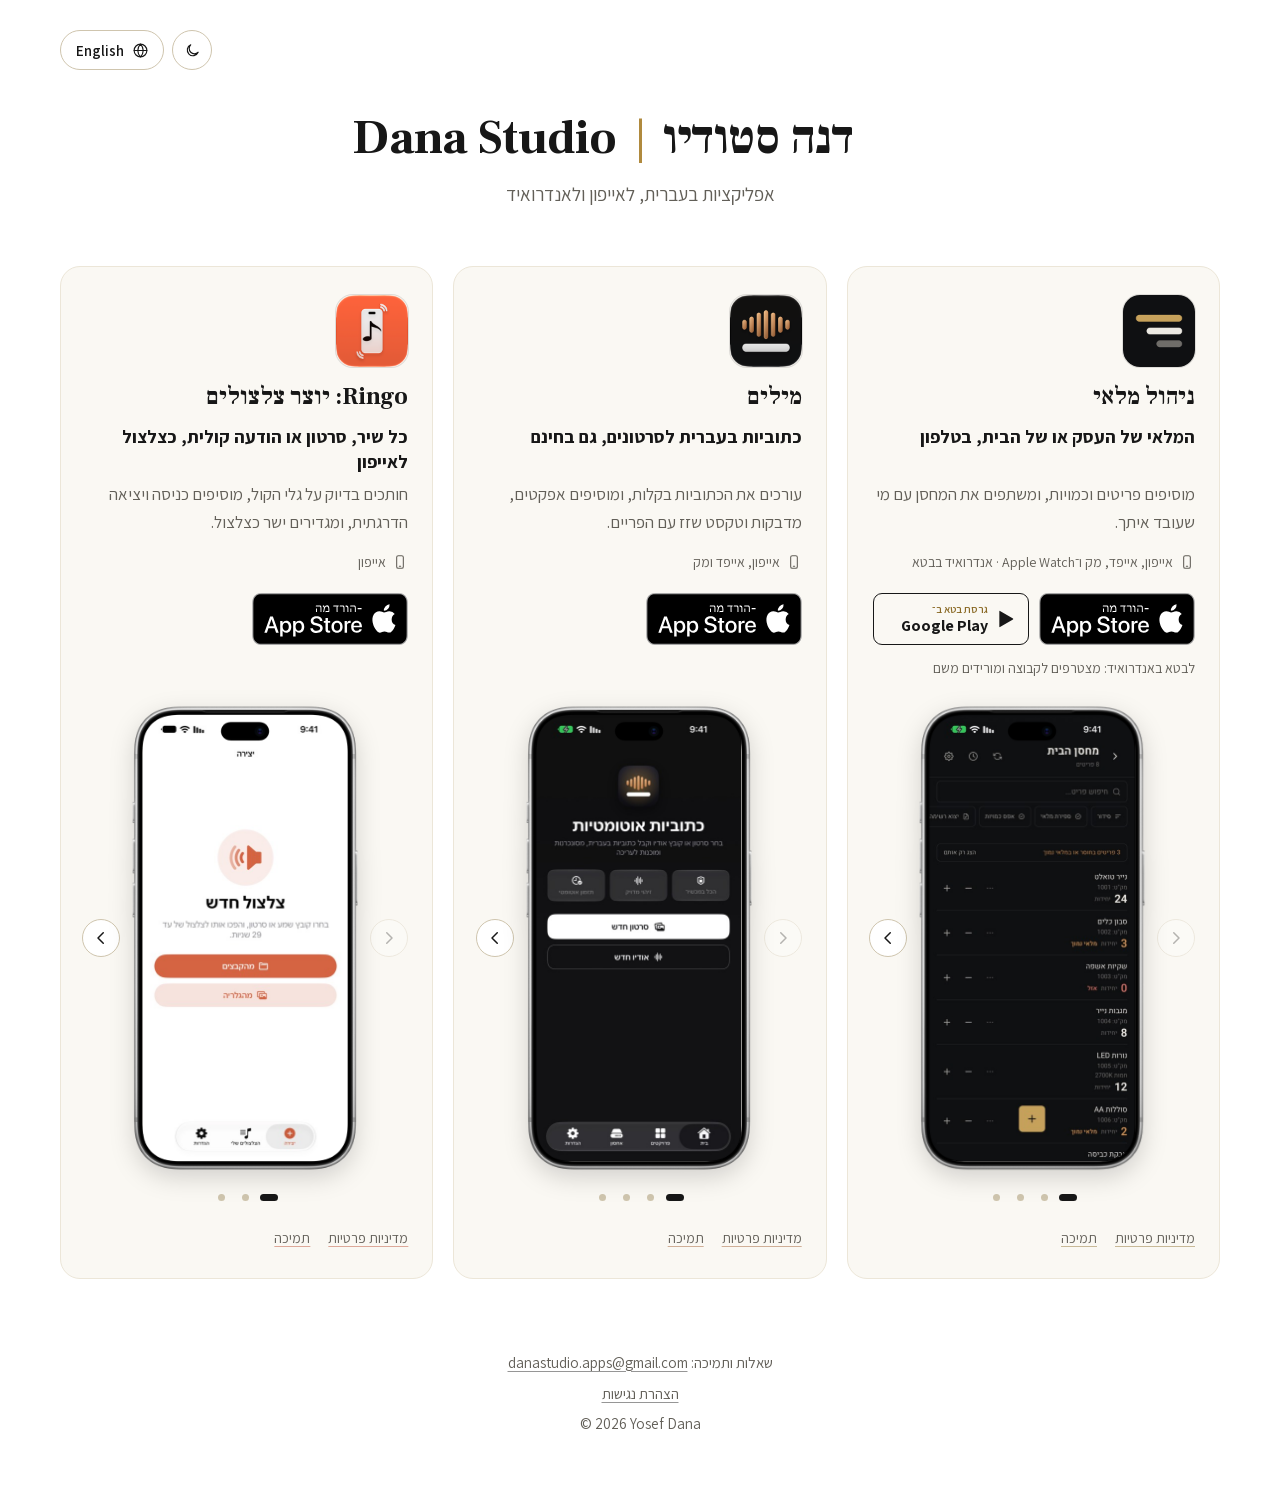
==== commit 312903c1: "Ringo is on the App Store: download badge and Safari app banner Co-Authored-By: Claude Opus 5.5 <nor" ====
--- a/index.html
+++ b/index.html
@@ -126,7 +126,6 @@
     </section>
 
     <!-- ================= אפליקציה: Ringo ================= -->
-    <!-- כשהאפליקציה תצא: החלף את ה-div של "בקרוב" בתג App Store, כמו של מילים (a class="badge ios" עם 4 התמונות) -->
     <section class="app" id="ringo" data-app="ringo">
       <div class="app-head">
         <img class="app-icon" src="ringo/icon.png" alt="" width="72" height="72">
@@ -138,10 +137,12 @@
       <p class="app-desc" data-l="en" lang="en">Trim precisely on the waveform, add a fade in and out, and set it as your ringtone right away.</p>
       <p class="app-devices"><svg viewBox="0 0 24 24" aria-hidden="true"><rect x="7" y="2.5" width="10" height="19" rx="2.5"/><path d="M11 18.5h2"/></svg><span data-l="he">אייפון</span><span data-l="en" lang="en">iPhone</span></p>
       <div class="stores">
-        <div class="store ios soon" aria-disabled="true">
-          <svg viewBox="0 0 24 24" aria-hidden="true"><path d="M16.4 12.6c0-2.3 1.9-3.4 2-3.5-1.1-1.6-2.8-1.8-3.4-1.8-1.4-.1-2.8.9-3.5.9s-1.8-.9-3-.8C7 7.4 5.5 8.3 4.7 9.8c-1.7 2.9-.4 7.2 1.2 9.5.8 1.1 1.7 2.4 2.9 2.4 1.2 0 1.6-.8 3-.8s1.8.8 3 .7c1.3 0 2.1-1.1 2.8-2.3.9-1.3 1.3-2.6 1.3-2.7 0 0-2.5-1-2.5-4zM14.1 5.6c.6-.8 1.1-1.9 1-3-.9 0-2.1.6-2.7 1.4-.6.7-1.1 1.8-1 2.9 1 .1 2.1-.5 2.7-1.3z"/></svg>
-          <span><small data-l="he">בקרוב ב־</small><small data-l="en" lang="en">Coming soon to the</small><strong>App Store</strong></span>
-        </div>
+        <a class="badge ios" href="https://apps.apple.com/us/app/ringo-ringtone-maker/id6828183446" target="_blank" rel="noopener">
+          <img class="on-light" data-l="he" src="assets/badges/app-store-he-black.svg" alt="להורדה מ־App Store" width="156" height="52">
+          <img class="on-dark" data-l="he" src="assets/badges/app-store-he-white.svg" alt="להורדה מ־App Store" width="156" height="52">
+          <img class="on-light" data-l="en" lang="en" src="assets/badges/app-store-en-black.svg" alt="Download on the App Store" width="156" height="52">
+          <img class="on-dark" data-l="en" lang="en" src="assets/badges/app-store-en-white.svg" alt="Download on the App Store" width="156" height="52">
+        </a>
       </div>
       <div class="shots-box">
         <div class="shots"><div class="shots-screen">
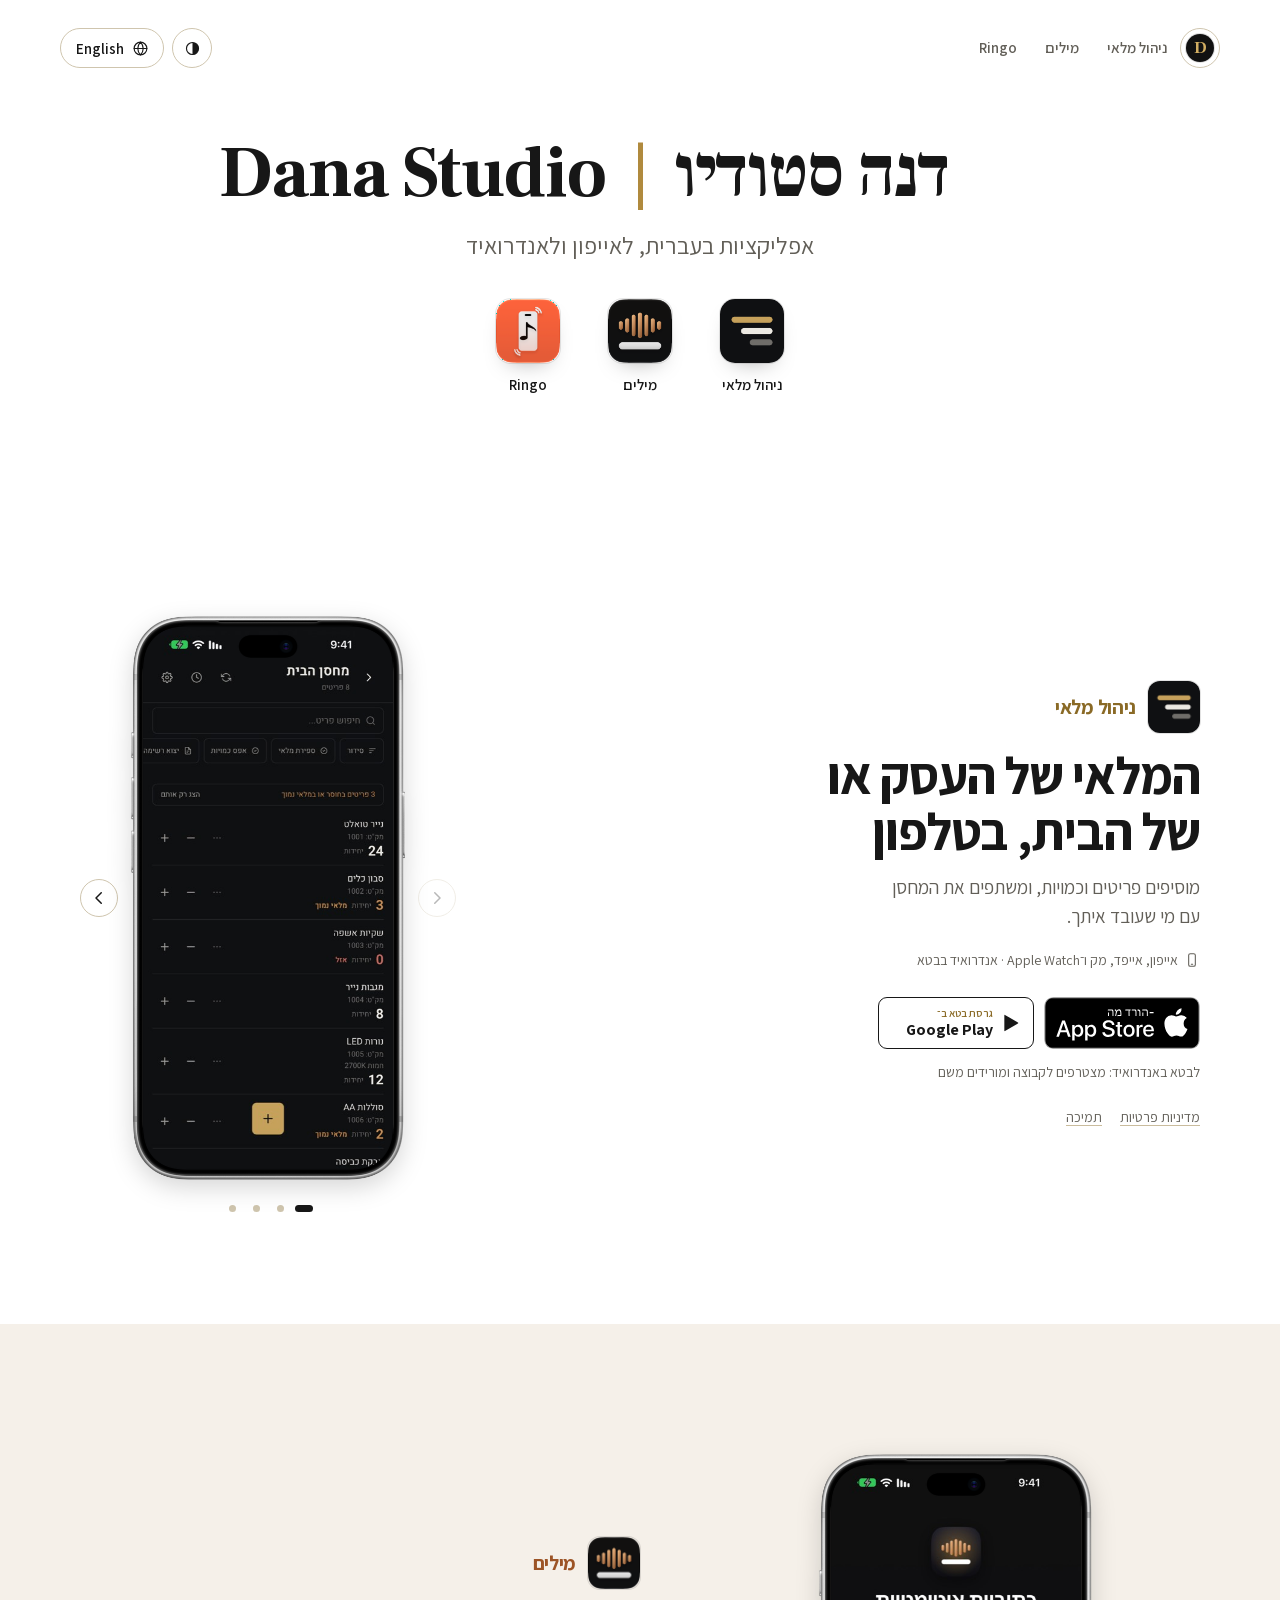
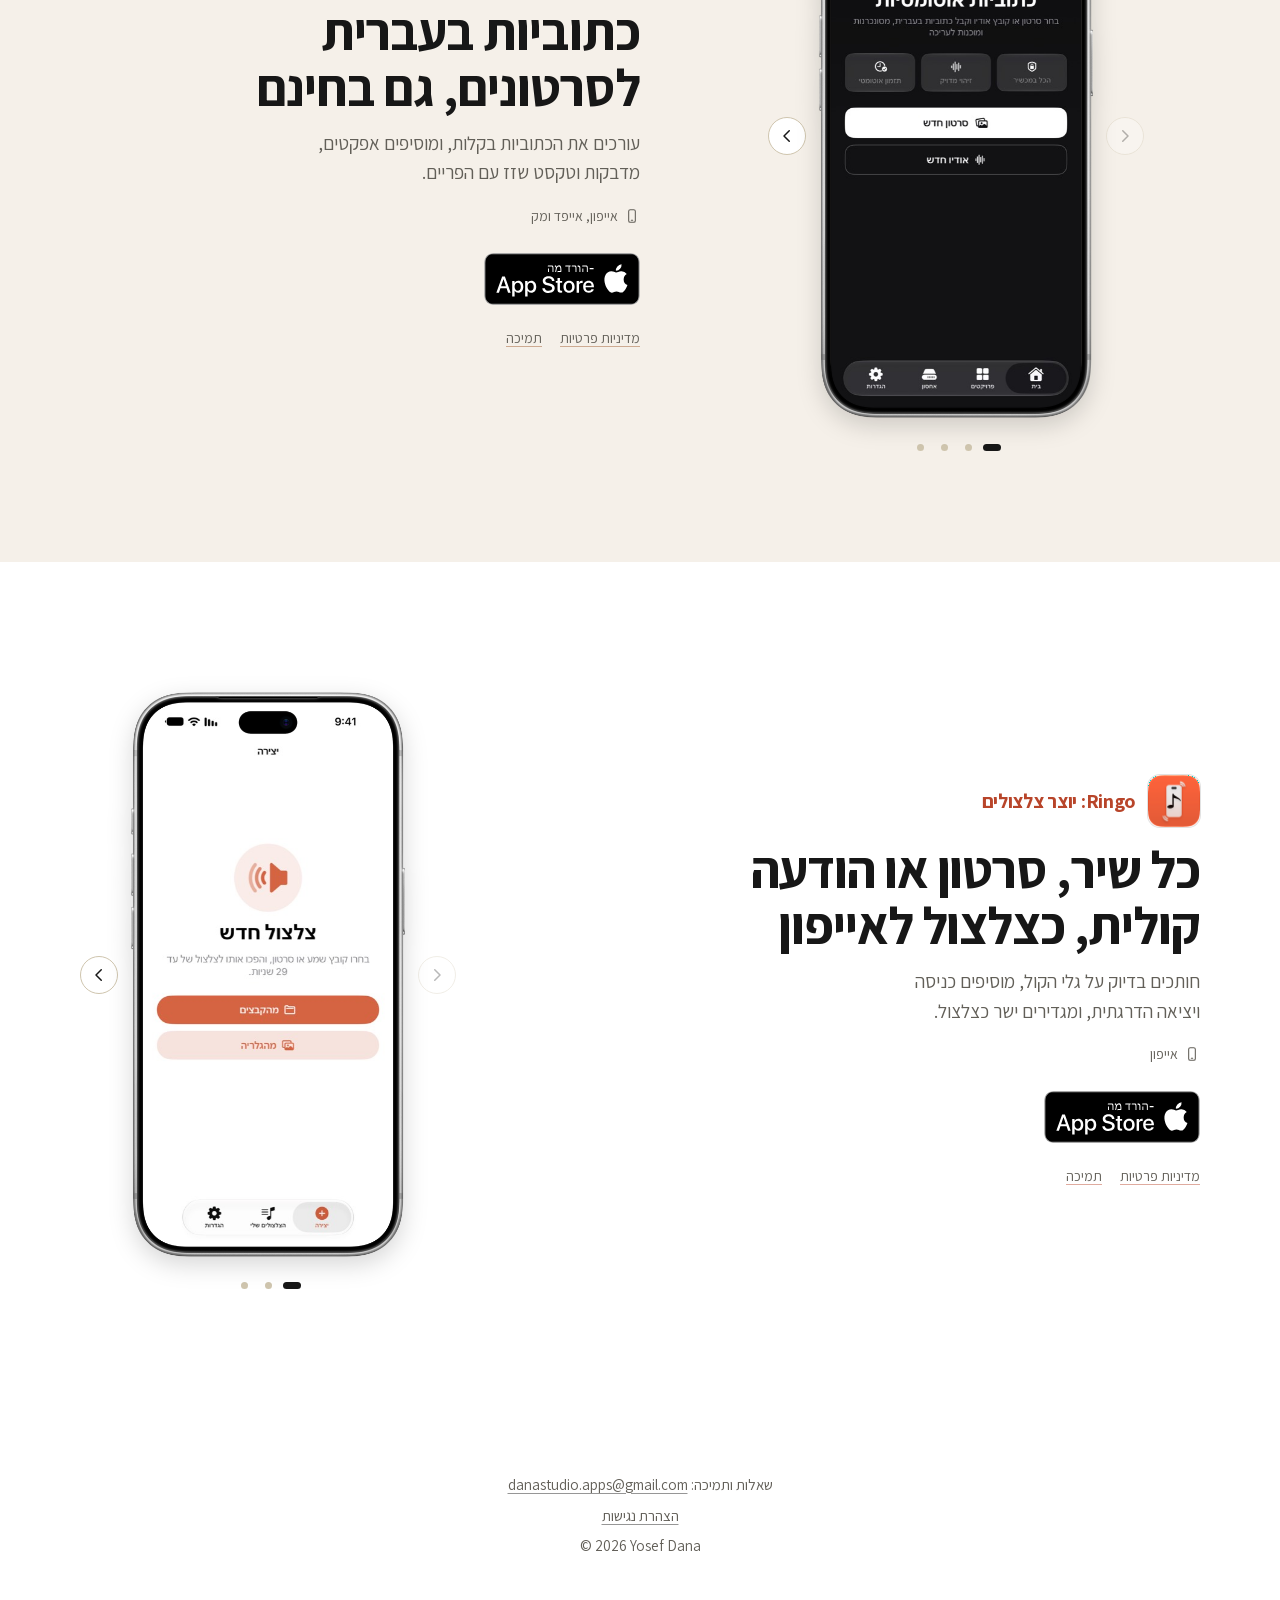
==== commit cfad953b: "Home redesign: a full-width band per app, big headlines, motion - One band per app: text beside a la" ====
--- a/index.html
+++ b/index.html
@@ -33,6 +33,12 @@
 <div class="wrap narrow">
 
   <nav class="topbar">
+    <a class="pill home-link mark-only" href="#main" aria-label="Dana Studio"><span class="mark" aria-hidden="true">D</span></a>
+    <div class="app-nav">
+      <a href="#inventory"><span data-l="he">ניהול מלאי</span><span data-l="en" lang="en">Inventory</span></a>
+      <a href="#milim"><span data-l="he">מילים</span><span data-l="en" lang="en">Milim</span></a>
+      <a href="#ringo">Ringo</a>
+    </div>
     <div class="tools">
       <button class="pill theme-btn" type="button" data-toggle-theme><svg class="i-moon" viewBox="0 0 24 24" aria-hidden="true"><path d="M20 14.5A8 8 0 1 1 9.5 4a6.5 6.5 0 0 0 10.5 10.5z"/></svg><svg class="i-sun" viewBox="0 0 24 24" aria-hidden="true"><circle cx="12" cy="12" r="4"/><path d="M12 2.5v2M12 19.5v2M2.5 12h2M19.5 12h2M5.3 5.3l1.4 1.4M17.3 17.3l1.4 1.4M5.3 18.7l1.4-1.4M17.3 6.7l1.4-1.4"/></svg><span class="sr" data-l="he">מצב בהיר או כהה</span><span class="sr" data-l="en" lang="en">Light or dark mode</span></button>
       <a class="pill" href="#en" data-set-lang="en" data-l="he" lang="en"><svg viewBox="0 0 24 24" aria-hidden="true"><circle cx="12" cy="12" r="9"/><path d="M3 12h18M12 3c2.5 2.6 3.8 5.6 3.8 9s-1.3 6.4-3.8 9c-2.5-2.6-3.8-5.6-3.8-9S9.5 5.6 12 3z"/></svg>English</a>
@@ -45,35 +51,46 @@
   <header class="home-head">
     <h1 class="brand"><span class="b-en">Dana Studio</span><span class="sep">|</span><span class="b-he" lang="he">דנה סטודיו</span></h1>
     <p class="tagline"><span data-l="he">אפליקציות בעברית, לאייפון ולאנדרואיד</span><span data-l="en" lang="en">Hebrew apps for iPhone and Android</span></p>
+    <div class="hero-apps">
+      <a href="#inventory" data-app="inventory"><img src="inventory/icon.png" alt="" width="64" height="64"><span data-l="he">ניהול מלאי</span><span data-l="en" lang="en">Inventory</span></a>
+      <a href="#milim" data-app="milim"><img src="milim/icon.png" alt="" width="64" height="64"><span data-l="he">מילים</span><span data-l="en" lang="en">Milim</span></a>
+      <a href="#ringo" data-app="ringo"><img src="ringo/icon.png" alt="" width="64" height="64"><span>Ringo</span></a>
+    </div>
   </header>
 
   <div class="apps">
     <!-- ================= אפליקציה: ניהול מלאי ================= -->
     <section class="app" id="inventory" data-app="inventory">
-      <div class="app-head">
-        <img class="app-icon" src="inventory/icon.png" alt="" width="72" height="72">
-        <h2 class="app-name"><span data-l="he">ניהול מלאי</span><span data-l="en" lang="en">Inventory Manager</span></h2>
+      <div class="app-text">
+        <div class="app-head">
+          <img class="app-icon" src="inventory/icon.png" alt="" width="72" height="72">
+          <h2 class="app-name"><span data-l="he">ניהול מלאי</span><span data-l="en" lang="en">Inventory Manager</span></h2>
+        </div>
+        <p class="app-lead" data-l="he">המלאי של העסק או של הבית, בטלפון</p>
+        <p class="app-lead" data-l="en" lang="en">Your stockroom or pantry, on your phone</p>
+        <p class="app-desc" data-l="he">מוסיפים פריטים וכמויות, ומשתפים את המחסן עם מי שעובד איתך.</p>
+        <p class="app-desc" data-l="en" lang="en">Add items and quantities, and share a stockroom with the people you work with.</p>
+        <p class="app-devices"><svg viewBox="0 0 24 24" aria-hidden="true"><rect x="7" y="2.5" width="10" height="19" rx="2.5"/><path d="M11 18.5h2"/></svg><span data-l="he">אייפון, אייפד, מק ו־<bdi>Apple Watch</bdi> · אנדרואיד בבטא</span><span data-l="en" lang="en">iPhone, iPad, Mac and Apple Watch · Android in beta</span></p>
+        <div class="stores">
+          <a class="badge ios" href="https://apps.apple.com/il/app/%D7%9E%D7%9C%D7%90%D7%99-%D7%A0%D7%99%D7%94%D7%95%D7%9C-%D7%9E%D7%9C%D7%90%D7%99-%D7%9E%D7%A9%D7%95%D7%AA%D7%A3/id6809037961?l=he" target="_blank" rel="noopener">
+            <img class="on-light" data-l="he" src="assets/badges/app-store-he-black.svg" alt="להורדה מ־App Store" width="156" height="52">
+            <img class="on-dark" data-l="he" src="assets/badges/app-store-he-white.svg" alt="להורדה מ־App Store" width="156" height="52">
+            <img class="on-light" data-l="en" lang="en" src="assets/badges/app-store-en-black.svg" alt="Download on the App Store" width="156" height="52">
+            <img class="on-dark" data-l="en" lang="en" src="assets/badges/app-store-en-white.svg" alt="Download on the App Store" width="156" height="52">
+          </a>
+          <!-- בטא: כשהגרסה תצא רשמית, החלף את הקישור לקישור של Google Play, הסר את המחלקה beta ושנה את הטקסטים ל"להורדה מ־" / "Get it on" -->
+          <a class="store play beta" href="https://groups.google.com/g/beta-inventory-app" target="_blank" rel="noopener">
+            <svg viewBox="0 0 24 24" aria-hidden="true"><path d="M4 2.8v18.4c0 .4.4.7.8.5l15.6-9.2c.4-.2.4-.8 0-1L4.8 2.3c-.4-.2-.8.1-.8.5z"/></svg>
+            <span><small data-l="he">גרסת בטא ב־</small><small data-l="en" lang="en">Beta on</small><strong>Google Play</strong></span>
+          </a>
+        </div>
+        <p class="beta-note" data-l="he">לבטא באנדרואיד: מצטרפים לקבוצה ומורידים משם</p>
+        <p class="beta-note" data-l="en" lang="en">Android beta: join the group and download from there</p>
+        <div class="app-links">
+          <a href="inventory/privacy.html"><span data-l="he">מדיניות פרטיות</span><span data-l="en" lang="en">Privacy policy</span></a>
+          <a href="inventory/support.html"><span data-l="he">תמיכה</span><span data-l="en" lang="en">Support</span></a>
+        </div>
       </div>
-      <p class="app-lead" data-l="he">המלאי של העסק או של הבית, בטלפון</p>
-      <p class="app-lead" data-l="en" lang="en">Your stockroom or pantry, on your phone</p>
-      <p class="app-desc" data-l="he">מוסיפים פריטים וכמויות, ומשתפים את המחסן עם מי שעובד איתך.</p>
-      <p class="app-desc" data-l="en" lang="en">Add items and quantities, and share a stockroom with the people you work with.</p>
-      <p class="app-devices"><svg viewBox="0 0 24 24" aria-hidden="true"><rect x="7" y="2.5" width="10" height="19" rx="2.5"/><path d="M11 18.5h2"/></svg><span data-l="he">אייפון, אייפד, מק ו־<bdi>Apple Watch</bdi> · אנדרואיד בבטא</span><span data-l="en" lang="en">iPhone, iPad, Mac and Apple Watch · Android in beta</span></p>
-      <div class="stores">
-        <a class="badge ios" href="https://apps.apple.com/il/app/%D7%9E%D7%9C%D7%90%D7%99-%D7%A0%D7%99%D7%94%D7%95%D7%9C-%D7%9E%D7%9C%D7%90%D7%99-%D7%9E%D7%A9%D7%95%D7%AA%D7%A3/id6809037961?l=he" target="_blank" rel="noopener">
-          <img class="on-light" data-l="he" src="assets/badges/app-store-he-black.svg" alt="להורדה מ־App Store" width="156" height="52">
-          <img class="on-dark" data-l="he" src="assets/badges/app-store-he-white.svg" alt="להורדה מ־App Store" width="156" height="52">
-          <img class="on-light" data-l="en" lang="en" src="assets/badges/app-store-en-black.svg" alt="Download on the App Store" width="156" height="52">
-          <img class="on-dark" data-l="en" lang="en" src="assets/badges/app-store-en-white.svg" alt="Download on the App Store" width="156" height="52">
-        </a>
-        <!-- בטא: כשהגרסה תצא רשמית, החלף את הקישור לקישור של Google Play, הסר את המחלקה beta ושנה את הטקסטים ל"להורדה מ־" / "Get it on" -->
-        <a class="store play beta" href="https://groups.google.com/g/beta-inventory-app" target="_blank" rel="noopener">
-          <svg viewBox="0 0 24 24" aria-hidden="true"><path d="M4 2.8v18.4c0 .4.4.7.8.5l15.6-9.2c.4-.2.4-.8 0-1L4.8 2.3c-.4-.2-.8.1-.8.5z"/></svg>
-          <span><small data-l="he">גרסת בטא ב־</small><small data-l="en" lang="en">Beta on</small><strong>Google Play</strong></span>
-        </a>
-      </div>
-      <p class="beta-note" data-l="he">לבטא באנדרואיד: מצטרפים לקבוצה ומורידים משם</p>
-      <p class="beta-note" data-l="en" lang="en">Android beta: join the group and download from there</p>
       <div class="shots-box">
         <div class="shots"><div class="shots-screen">
           <img src="inventory/screens/1.jpg" srcset="inventory/screens/1.jpg 414w, inventory/screens/1-large.jpg 828w" sizes="206px" data-alt-en="The items in a stockroom, with quantities" data-full="inventory/screens/1-large.jpg" alt="רשימת הפריטים במחסן, עם הכמויות" width="414" height="900" loading="lazy" decoding="async">
@@ -82,30 +99,32 @@
           <img src="inventory/screens/4.jpg" srcset="inventory/screens/4.jpg 414w, inventory/screens/4-large.jpg 828w" sizes="206px" data-alt-en="Stockroom settings and sharing" data-full="inventory/screens/4-large.jpg" alt="הגדרות מחסן ושיתוף" width="414" height="900" loading="lazy" decoding="async">
         </div></div>
       </div>
-      <div class="app-links">
-        <a href="inventory/privacy.html"><span data-l="he">מדיניות פרטיות</span><span data-l="en" lang="en">Privacy policy</span></a>
-        <a href="inventory/support.html"><span data-l="he">תמיכה</span><span data-l="en" lang="en">Support</span></a>
-      </div>
     </section>
 
     <!-- ================= אפליקציה: מילים ================= -->
     <section class="app" id="milim" data-app="milim">
-      <div class="app-head">
-        <img class="app-icon" src="milim/icon.png" alt="" width="72" height="72">
-        <h2 class="app-name"><span data-l="he">מילים</span><span data-l="en" lang="en">Milim</span></h2>
-      </div>
-      <p class="app-lead" data-l="he">כתוביות בעברית לסרטונים, גם בחינם</p>
-      <p class="app-lead" data-l="en" lang="en">Hebrew subtitles for your videos, free too</p>
-      <p class="app-desc" data-l="he">עורכים את הכתוביות בקלות, ומוסיפים אפקטים, מדבקות וטקסט שזז עם הפריים.</p>
-      <p class="app-desc" data-l="en" lang="en">Edit the subtitles easily, and add effects, stickers and text that moves with the frame.</p>
-      <p class="app-devices"><svg viewBox="0 0 24 24" aria-hidden="true"><rect x="7" y="2.5" width="10" height="19" rx="2.5"/><path d="M11 18.5h2"/></svg><span data-l="he">אייפון, אייפד ומק</span><span data-l="en" lang="en">iPhone, iPad and Mac</span></p>
-      <div class="stores">
-        <a class="badge ios" href="https://apps.apple.com/il/app/%D7%9E%D7%99%D7%9C%D7%99%D7%9D/id6809080946?l=he" target="_blank" rel="noopener">
-          <img class="on-light" data-l="he" src="assets/badges/app-store-he-black.svg" alt="להורדה מ־App Store" width="156" height="52">
-          <img class="on-dark" data-l="he" src="assets/badges/app-store-he-white.svg" alt="להורדה מ־App Store" width="156" height="52">
-          <img class="on-light" data-l="en" lang="en" src="assets/badges/app-store-en-black.svg" alt="Download on the App Store" width="156" height="52">
-          <img class="on-dark" data-l="en" lang="en" src="assets/badges/app-store-en-white.svg" alt="Download on the App Store" width="156" height="52">
-        </a>
+      <div class="app-text">
+        <div class="app-head">
+          <img class="app-icon" src="milim/icon.png" alt="" width="72" height="72">
+          <h2 class="app-name"><span data-l="he">מילים</span><span data-l="en" lang="en">Milim</span></h2>
+        </div>
+        <p class="app-lead" data-l="he">כתוביות בעברית לסרטונים, גם בחינם</p>
+        <p class="app-lead" data-l="en" lang="en">Hebrew subtitles for your videos, free too</p>
+        <p class="app-desc" data-l="he">עורכים את הכתוביות בקלות, ומוסיפים אפקטים, מדבקות וטקסט שזז עם הפריים.</p>
+        <p class="app-desc" data-l="en" lang="en">Edit the subtitles easily, and add effects, stickers and text that moves with the frame.</p>
+        <p class="app-devices"><svg viewBox="0 0 24 24" aria-hidden="true"><rect x="7" y="2.5" width="10" height="19" rx="2.5"/><path d="M11 18.5h2"/></svg><span data-l="he">אייפון, אייפד ומק</span><span data-l="en" lang="en">iPhone, iPad and Mac</span></p>
+        <div class="stores">
+          <a class="badge ios" href="https://apps.apple.com/il/app/%D7%9E%D7%99%D7%9C%D7%99%D7%9D/id6809080946?l=he" target="_blank" rel="noopener">
+            <img class="on-light" data-l="he" src="assets/badges/app-store-he-black.svg" alt="להורדה מ־App Store" width="156" height="52">
+            <img class="on-dark" data-l="he" src="assets/badges/app-store-he-white.svg" alt="להורדה מ־App Store" width="156" height="52">
+            <img class="on-light" data-l="en" lang="en" src="assets/badges/app-store-en-black.svg" alt="Download on the App Store" width="156" height="52">
+            <img class="on-dark" data-l="en" lang="en" src="assets/badges/app-store-en-white.svg" alt="Download on the App Store" width="156" height="52">
+          </a>
+        </div>
+        <div class="app-links">
+          <a href="milim/privacy.html"><span data-l="he">מדיניות פרטיות</span><span data-l="en" lang="en">Privacy policy</span></a>
+          <a href="milim/support.html"><span data-l="he">תמיכה</span><span data-l="en" lang="en">Support</span></a>
+        </div>
       </div>
       <div class="shots-box">
         <div class="shots"><div class="shots-screen">
@@ -119,30 +138,32 @@
           <img src="milim/screens/en-1.jpg" srcset="milim/screens/en-1.jpg 414w, milim/screens/en-1-large.jpg 828w" sizes="206px" data-full="milim/screens/en-1-large.jpg" data-l="en" lang="en" alt="Styled subtitles on a video" width="414" height="900" loading="lazy" decoding="async">
         </div></div>
       </div>
-      <div class="app-links">
-        <a href="milim/privacy.html"><span data-l="he">מדיניות פרטיות</span><span data-l="en" lang="en">Privacy policy</span></a>
-        <a href="milim/support.html"><span data-l="he">תמיכה</span><span data-l="en" lang="en">Support</span></a>
-      </div>
     </section>
 
     <!-- ================= אפליקציה: Ringo ================= -->
     <section class="app" id="ringo" data-app="ringo">
-      <div class="app-head">
-        <img class="app-icon" src="ringo/icon.png" alt="" width="72" height="72">
-        <h2 class="app-name"><span data-l="he"><bdi>Ringo</bdi>: יוצר צלצולים</span><span data-l="en" lang="en">Ringo: Ringtone Maker</span></h2>
-      </div>
-      <p class="app-lead" data-l="he">כל שיר, סרטון או הודעה קולית, כצלצול לאייפון</p>
-      <p class="app-lead" data-l="en" lang="en">Any song, video or voice message, as an iPhone ringtone</p>
-      <p class="app-desc" data-l="he">חותכים בדיוק על גלי הקול, מוסיפים כניסה ויציאה הדרגתית, ומגדירים ישר כצלצול.</p>
-      <p class="app-desc" data-l="en" lang="en">Trim precisely on the waveform, add a fade in and out, and set it as your ringtone right away.</p>
-      <p class="app-devices"><svg viewBox="0 0 24 24" aria-hidden="true"><rect x="7" y="2.5" width="10" height="19" rx="2.5"/><path d="M11 18.5h2"/></svg><span data-l="he">אייפון</span><span data-l="en" lang="en">iPhone</span></p>
-      <div class="stores">
-        <a class="badge ios" href="https://apps.apple.com/us/app/ringo-ringtone-maker/id6828183446" target="_blank" rel="noopener">
-          <img class="on-light" data-l="he" src="assets/badges/app-store-he-black.svg" alt="להורדה מ־App Store" width="156" height="52">
-          <img class="on-dark" data-l="he" src="assets/badges/app-store-he-white.svg" alt="להורדה מ־App Store" width="156" height="52">
-          <img class="on-light" data-l="en" lang="en" src="assets/badges/app-store-en-black.svg" alt="Download on the App Store" width="156" height="52">
-          <img class="on-dark" data-l="en" lang="en" src="assets/badges/app-store-en-white.svg" alt="Download on the App Store" width="156" height="52">
-        </a>
+      <div class="app-text">
+        <div class="app-head">
+          <img class="app-icon" src="ringo/icon.png" alt="" width="72" height="72">
+          <h2 class="app-name"><span data-l="he"><bdi>Ringo</bdi>: יוצר צלצולים</span><span data-l="en" lang="en">Ringo: Ringtone Maker</span></h2>
+        </div>
+        <p class="app-lead" data-l="he">כל שיר, סרטון או הודעה קולית, כצלצול לאייפון</p>
+        <p class="app-lead" data-l="en" lang="en">Any song, video or voice message, as an iPhone ringtone</p>
+        <p class="app-desc" data-l="he">חותכים בדיוק על גלי הקול, מוסיפים כניסה ויציאה הדרגתית, ומגדירים ישר כצלצול.</p>
+        <p class="app-desc" data-l="en" lang="en">Trim precisely on the waveform, add a fade in and out, and set it as your ringtone right away.</p>
+        <p class="app-devices"><svg viewBox="0 0 24 24" aria-hidden="true"><rect x="7" y="2.5" width="10" height="19" rx="2.5"/><path d="M11 18.5h2"/></svg><span data-l="he">אייפון</span><span data-l="en" lang="en">iPhone</span></p>
+        <div class="stores">
+          <a class="badge ios" href="https://apps.apple.com/us/app/ringo-ringtone-maker/id6828183446" target="_blank" rel="noopener">
+            <img class="on-light" data-l="he" src="assets/badges/app-store-he-black.svg" alt="להורדה מ־App Store" width="156" height="52">
+            <img class="on-dark" data-l="he" src="assets/badges/app-store-he-white.svg" alt="להורדה מ־App Store" width="156" height="52">
+            <img class="on-light" data-l="en" lang="en" src="assets/badges/app-store-en-black.svg" alt="Download on the App Store" width="156" height="52">
+            <img class="on-dark" data-l="en" lang="en" src="assets/badges/app-store-en-white.svg" alt="Download on the App Store" width="156" height="52">
+          </a>
+        </div>
+        <div class="app-links">
+          <a href="ringo/privacy.html"><span data-l="he">מדיניות פרטיות</span><span data-l="en" lang="en">Privacy policy</span></a>
+          <a href="ringo/support.html"><span data-l="he">תמיכה</span><span data-l="en" lang="en">Support</span></a>
+        </div>
       </div>
       <div class="shots-box">
         <div class="shots"><div class="shots-screen">
@@ -153,10 +174,6 @@
           <img src="ringo/screens/he-1.jpg" srcset="ringo/screens/he-1.jpg 414w, ringo/screens/he-1-large.jpg 828w" sizes="206px" data-full="ringo/screens/he-1-large.jpg" data-l="he" alt="חיתוך הצלצול על גלי הקול" width="414" height="900" loading="lazy" decoding="async">
           <img src="ringo/screens/en-1.jpg" srcset="ringo/screens/en-1.jpg 414w, ringo/screens/en-1-large.jpg 828w" sizes="206px" data-full="ringo/screens/en-1-large.jpg" data-l="en" lang="en" alt="Trimming on the waveform" width="414" height="900" loading="lazy" decoding="async">
         </div></div>
-      </div>
-      <div class="app-links">
-        <a href="ringo/privacy.html"><span data-l="he">מדיניות פרטיות</span><span data-l="en" lang="en">Privacy policy</span></a>
-        <a href="ringo/support.html"><span data-l="he">תמיכה</span><span data-l="en" lang="en">Support</span></a>
       </div>
     </section>
   </div>
--- a/assets/site.css
+++ b/assets/site.css
@@ -68,6 +68,7 @@
 *, *::before, *::after { box-sizing: inherit; }
 body {
   margin: 0;
+  overflow-x: clip;
   background: var(--paper);
   color: var(--ink);
   font-family: "Assistant", "Heebo", "Arial Hebrew", Arial, sans-serif;
@@ -79,7 +80,8 @@
 .wrap { max-width: 640px; margin: 0 auto; padding: 20px 22px 48px; }
 .wrap.narrow { max-width: 560px; }
 
-h1, h2, .brand, .app-name { font-family: "Frank Ruhl Libre", "Times New Roman", serif; font-weight: 700; }
+h1, h2, .app-name { font-weight: 700; letter-spacing: -0.015em; }
+.brand { font-family: "Frank Ruhl Libre", "Times New Roman", serif; font-weight: 700; }
 a { color: var(--ink); text-decoration-color: color-mix(in srgb, var(--accent) 45%, transparent); text-underline-offset: 3px; }
 .ltr { direction: ltr; unicode-bidi: isolate; display: inline-block; }
 
@@ -87,7 +89,21 @@
 .topbar {
   display: flex; align-items: center; justify-content: space-between; gap: 12px;
   min-height: 44px; margin-bottom: 24px; font-size: 15px;
-}
+  position: sticky; top: 0; z-index: 30;
+  padding-block: 10px; margin-top: -10px;
+}
+/* Stays on top while scrolling, over a frosted full-width strip */
+.topbar::before {
+  content: ""; position: absolute; z-index: -1;
+  inset: 0 calc(50% - 50vw); top: calc(-1 * env(safe-area-inset-top, 0px));
+  background: color-mix(in srgb, var(--paper) 78%, transparent);
+  -webkit-backdrop-filter: saturate(1.8) blur(18px); backdrop-filter: saturate(1.8) blur(18px);
+  border-bottom: 1px solid transparent;
+  transition: border-color .3s var(--ease);
+}
+:root.scrolled .topbar::before { border-bottom-color: var(--line); }
+.home-link.mark-only { width: 40px; padding: 0; }
+.app-nav { display: none; }
 /* The bar keeps one layout in both languages, so the buttons don't jump sides
    when switching: home on the right, theme and language on the left. */
 .topbar, .tools { direction: rtl; }
@@ -113,13 +129,35 @@
   box-shadow: 0 0 0 1px color-mix(in srgb, var(--ink) 14%, transparent);
 }
 .theme-btn { width: 40px; padding: 0; }
-.theme-btn .i-sun { display: none; }
-:root[data-theme="dark"] .theme-btn .i-sun { display: block; }
-:root[data-theme="dark"] .theme-btn .i-moon { display: none; }
-@media (prefers-color-scheme: dark) {
-  :root:not([data-theme]) .theme-btn .i-sun { display: block; }
-  :root:not([data-theme]) .theme-btn .i-moon { display: none; }
-}
+/* The theme button shows the current choice: sun, moon or half circle (automatic) */
+.theme-btn svg { display: none; }
+:root[data-theme-choice="light"] .theme-btn .i-sun,
+:root[data-theme-choice="dark"] .theme-btn .i-moon,
+:root[data-theme-choice="auto"] .theme-btn .i-auto { display: block; }
+.theme-btn .i-auto path { fill: currentColor; }
+.theme-wrap { position: relative; display: inline-flex; }
+.theme-menu {
+  position: absolute; top: calc(100% + 8px); left: 0; z-index: 20;
+  min-width: 168px; padding: 6px;
+  background: var(--paper); border: 1px solid var(--line-strong); border-radius: 14px;
+  box-shadow: 0 14px 34px -14px rgba(0, 0, 0, .35);
+  display: grid; gap: 2px;
+}
+.theme-menu[hidden] { display: none; }
+:root[dir="ltr"] .theme-menu { direction: ltr; }
+:root[dir="rtl"] .theme-menu { direction: rtl; }
+.theme-menu button {
+  display: flex; align-items: center; gap: 10px; width: 100%;
+  min-height: 40px; padding: 8px 10px; border: 0; border-radius: 9px;
+  background: transparent; color: var(--ink); font: inherit; font-size: 15px; font-weight: 600;
+  text-align: start; cursor: pointer;
+}
+.theme-menu svg { width: 18px; height: 18px; flex: none; fill: none; stroke: currentColor; stroke-width: 1.6; stroke-linecap: round; stroke-linejoin: round; }
+.theme-menu .i-auto path { fill: currentColor; }
+.theme-menu .check { margin-inline-start: auto; stroke-width: 2.2; visibility: hidden; color: var(--gold); }
+.theme-menu [aria-checked="true"] .check { visibility: visible; }
+.theme-menu button:hover, .theme-menu button:focus-visible { background: var(--soft); outline: none; }
+.theme-menu button:focus-visible { box-shadow: inset 0 0 0 2px var(--gold); }
 /* Skip link: hidden until a keyboard user tabs to it */
 .skip {
   position: absolute; inset-inline-start: 12px; top: 12px; z-index: 10;
@@ -131,40 +169,62 @@
 .sr { position: absolute; width: 1px; height: 1px; overflow: hidden; clip-path: inset(50%); white-space: nowrap; }
 
 /* ===== Home: header ===== */
-.home-head { text-align: center; margin: 20px 0 38px; }
+.home-head { text-align: center; margin: 36px 0 56px; }
 .brand {
-  font-size: clamp(20px, 6.2vw, 40px);
+  font-size: clamp(30px, 8.4vw, 72px);
   line-height: 1.1;
   white-space: nowrap;
   display: grid;
   grid-template-columns: 1fr auto 1fr;
   align-items: center;
-  letter-spacing: -0.01em;
+  letter-spacing: -0.02em;
   margin: 0;
   direction: ltr;
 }
 .brand .sep { color: var(--gold); font-weight: 500; margin: 0 .35em; }
 .brand .b-en { justify-self: end; }
 .brand .b-he { justify-self: start; }
-.tagline { margin: 14px 0 0; color: var(--muted); }
-
-/* ===== Home: app ===== */
-.app { padding: 28px 0; border-top: 1px solid var(--line); }
-.app:last-of-type { border-bottom: 1px solid var(--line); }
-.app-head { display: flex; align-items: center; gap: 16px; margin-bottom: 14px; }
+.tagline { margin: 16px 0 0; color: var(--muted); font-size: clamp(18px, 2.4vw, 24px); line-height: 1.4; }
+/* The three apps in a row; tap one to jump to it */
+.hero-apps { display: flex; justify-content: center; gap: clamp(18px, 6vw, 48px); margin-top: 36px; }
+.hero-apps a {
+  display: grid; justify-items: center; gap: 10px;
+  color: var(--ink); text-decoration: none; font-size: 15px; font-weight: 600;
+}
+.hero-apps img {
+  width: 64px; height: 64px; border-radius: 15px; display: block;
+  box-shadow: 0 0 0 1px color-mix(in srgb, var(--ink) 10%, transparent), 0 10px 22px -12px rgba(0, 0, 0, .35);
+  transition: transform .35s var(--ease);
+}
+
+/* ===== Home: one full-width band per app, text beside a large phone ===== */
+.apps { margin: 0 -22px; }
+.app {
+  --band: var(--paper);
+  scroll-margin-top: 64px;
+  padding: 56px 22px 64px;
+  background: var(--band);
+  display: grid; gap: 40px; justify-items: center;
+}
+.app:nth-child(even) { --band: color-mix(in srgb, var(--accent) 5%, var(--soft)); }
+.app-text { width: 100%; max-width: 520px; }
+.app-head { display: flex; align-items: center; gap: 12px; margin-bottom: 14px; }
 .app-icon {
-  flex: none; width: 72px; height: 72px; border-radius: 17px; display: block;
+  flex: none; width: 52px; height: 52px; border-radius: 12px; display: block;
   box-shadow: 0 0 0 1px color-mix(in srgb, var(--ink) 12%, transparent);
 }
-.app-name { font-size: 26px; line-height: 1.2; margin: 0; }
-.app-lead { margin: 0 0 6px; font-weight: 700; font-size: 18px; line-height: 1.4; }
-.app-desc { margin: 0 0 20px; color: var(--muted); max-width: 60ch; }
+.app-name { font-size: 20px; line-height: 1.2; margin: 0; color: var(--accent); }
+.app-lead {
+  margin: 0 0 14px; font-weight: 700; font-size: clamp(30px, 4.6vw, 52px);
+  line-height: 1.08; letter-spacing: -0.02em; text-wrap: balance;
+}
+.app-desc { margin: 0 0 18px; color: var(--muted); font-size: 19px; line-height: 1.55; max-width: 36ch; }
 .app-devices {
   display: flex; align-items: flex-start; gap: 6px;
-  margin: -8px 0 20px; font-size: 14px; line-height: 1.5; color: var(--muted);
+  margin: 0 0 26px; font-size: 14px; line-height: 1.5; color: var(--muted);
 }
 .app-devices svg { flex: none; width: 16px; height: 16px; margin-top: 2px; fill: none; stroke: currentColor; stroke-width: 1.6; stroke-linecap: round; }
-.app-links { display: flex; flex-wrap: wrap; gap: 4px 18px; margin-top: 14px; font-size: 14px; }
+.app-links { display: flex; flex-wrap: wrap; gap: 4px 18px; margin-top: 22px; font-size: 14px; }
 .app-links a { color: var(--muted); }
 
 /* Store buttons: Apple's official badge, and matching buttons for Google Play beta / coming soon */
@@ -188,7 +248,7 @@
   text-decoration: none;
   background: var(--btn); color: var(--btn-text); border: 1px solid var(--btn);
 }
-.badge:active, .store:active { transform: scale(.98); }
+.badge:active, .store:active { transform: scale(.96); }
 .store svg { flex: none; width: 20px; height: 20px; fill: currentColor; }
 .store span { display: flex; flex-direction: column; line-height: 1.2; }
 .store small { font-size: 11px; opacity: .8; }
@@ -389,43 +449,28 @@
 @media (min-width: 900px) {
   .wrap, .wrap.narrow { max-width: 1240px; padding: 28px 40px 56px; }
   .topbar { margin-bottom: 40px; }
-
-  /* Home: apps side by side as cards */
-  .home-head { margin: 32px 0 56px; }
-  .brand { font-size: 48px; }
-  .tagline { font-size: 19px; }
-  .apps { display: grid; grid-template-columns: repeat(3, minmax(0, 1fr)); gap: 20px; align-items: stretch; }
-  .app, .app:last-of-type {
-    display: flex; flex-direction: column;
-    padding: 28px 24px; border: 1px solid var(--line); border-radius: 20px; background: var(--soft);
+  .app-nav { display: flex; gap: 28px; font-size: 15px; font-weight: 600; }
+  .app-nav a { color: var(--muted); text-decoration: none; transition: color .2s var(--ease); }
+  .app-nav a:hover { color: var(--ink); }
+
+  /* Home: text and phone side by side; the phone switches sides from band to band */
+  .home-head { margin: 56px 0 88px; }
+  .apps { margin: 0 calc(50% - 50vw); }
+  .app {
+    padding: 104px max(40px, calc(50vw - 560px));
+    grid-template-columns: minmax(0, 1fr) auto; align-items: center; gap: 72px;
   }
-  .app-head { flex-direction: column; align-items: flex-start; gap: 16px; margin-bottom: 12px; }
-  .app-name { font-size: 24px; }
-  .app-desc { margin-bottom: 24px; }
-  .app-links { margin-top: auto; padding-top: 18px; }
-
-  /* Same zones at the same height in all three cards, however long each text is:
-     name, headline, text, devices, store buttons, beta note, screenshots, links. */
-  @supports (grid-template-rows: subgrid) {
-    .apps { grid-template-rows: repeat(8, auto); row-gap: 0; }
-    .app, .app:last-of-type { display: grid; grid-row: span 8; grid-template-rows: subgrid; align-content: start; }
-    .app > * { align-self: start; }
-    .app-head { grid-row: 1; }
-    .app-lead { grid-row: 2; }
-    .app-desc { grid-row: 3; }
-    .app-devices { grid-row: 4; }
-    .stores { grid-row: 5; }
-    .beta-note { grid-row: 6; }
-    .shots-box { grid-row: 7; }
-    .app-links { grid-row: 8; margin-top: 0; }
-  }
+  .app:nth-child(even) .shots-box { order: -1; }
+  .app-text { max-width: 560px; justify-self: start; }
+  .app:nth-child(even) .app-text { justify-self: end; }
+  .shots { width: 280px; }
 
   /* Privacy / support: title column beside the text */
   .lang-block {
     display: grid; grid-template-columns: 260px minmax(0, 680px);
     gap: 72px; justify-content: center;
   }
-  .page-side { position: sticky; top: 32px; align-self: start; }
+  .page-side { position: sticky; top: 88px; align-self: start; }
   .page-side .page-head { flex-direction: column; align-items: flex-start; gap: 18px; }
   .page-side .app-icon { width: 88px; height: 88px; border-radius: 20px; }
   .page-side h1 { font-size: 34px; }
@@ -447,7 +492,8 @@
 .shots-nav:focus-visible, .shots-dots button:focus-visible { outline: 2px solid var(--accent); outline-offset: 3px; }
 @media (hover: hover) {
   .shots-nav:not(:disabled):hover { border-color: var(--ink); }
-  a.store:hover, a.badge:hover { transform: translateY(-1px); box-shadow: 0 6px 16px -8px color-mix(in srgb, var(--ink) 45%, transparent); }
+  a.store:hover, a.badge:hover { transform: translateY(-2px); box-shadow: 0 10px 22px -10px color-mix(in srgb, var(--ink) 55%, transparent); }
+  .hero-apps a:hover img { transform: translateY(-4px) scale(1.04); }
   .pill:hover { border-color: var(--ink); background: var(--soft); }
   .page-nav a:not([aria-current]):hover, .app-links a:hover { color: var(--ink); }
   a:hover { text-decoration-thickness: 2px; }
@@ -458,3 +504,34 @@
 }
 
 @media (prefers-reduced-motion: reduce) { .store, .badge, .pill { transition: none; } }
+
+/* ===== Motion (site.js turns it on; nothing moves with "reduce motion") ===== */
+:root.motion { scroll-behavior: smooth; }
+/* Things fade and rise into place as they scroll into view */
+:root.motion [data-reveal] {
+  opacity: 0; transform: translateY(28px);
+  transition: opacity .9s var(--ease), transform 1.1s var(--ease);
+  transition-delay: var(--delay, 0s);
+}
+:root.motion .shots-box[data-reveal] { transform: translateY(56px) scale(.94); }
+:root.motion [data-reveal].in { opacity: 1; transform: none; }
+/* Download buttons: a soft light sweeps across once they come into view, and again on hover */
+a.badge, a.store { position: relative; overflow: hidden; }
+a.badge::after, a.store::after {
+  content: ""; position: absolute; inset: 0; pointer-events: none;
+  background: linear-gradient(105deg, transparent 30%, var(--shine, rgba(255, 255, 255, .45)) 50%, transparent 70%);
+  transform: translateX(-120%);
+}
+:root[data-theme="dark"] a.badge, :root[data-theme="dark"] a.store { --shine: rgba(0, 0, 0, .14); }
+@media (prefers-color-scheme: dark) { :root:not([data-theme]) a.badge, :root:not([data-theme]) a.store { --shine: rgba(0, 0, 0, .14); } }
+a.store.beta { --shine: color-mix(in srgb, var(--ink) 12%, transparent); }
+@keyframes shine { to { transform: translateX(120%); } }
+@keyframes shine-rtl { from { transform: translateX(120%); } to { transform: translateX(-120%); } }
+:root.motion .in a.badge::after, :root.motion .in a.store::after { animation: shine 1.3s var(--ease) .7s 1 both; }
+:root.motion[dir="rtl"] .in a.badge::after, :root.motion[dir="rtl"] .in a.store::after { animation-name: shine-rtl; }
+@media (hover: hover) {
+  :root.motion .in a.badge:hover::after, :root.motion .in a.store:hover::after { animation: shine-again 1s var(--ease) 0s 1 both; }
+  :root.motion[dir="rtl"] .in a.badge:hover::after, :root.motion[dir="rtl"] .in a.store:hover::after { animation-name: shine-again-rtl; }
+}
+@keyframes shine-again { from { transform: translateX(-120%); } to { transform: translateX(120%); } }
+@keyframes shine-again-rtl { from { transform: translateX(120%); } to { transform: translateX(-120%); } }
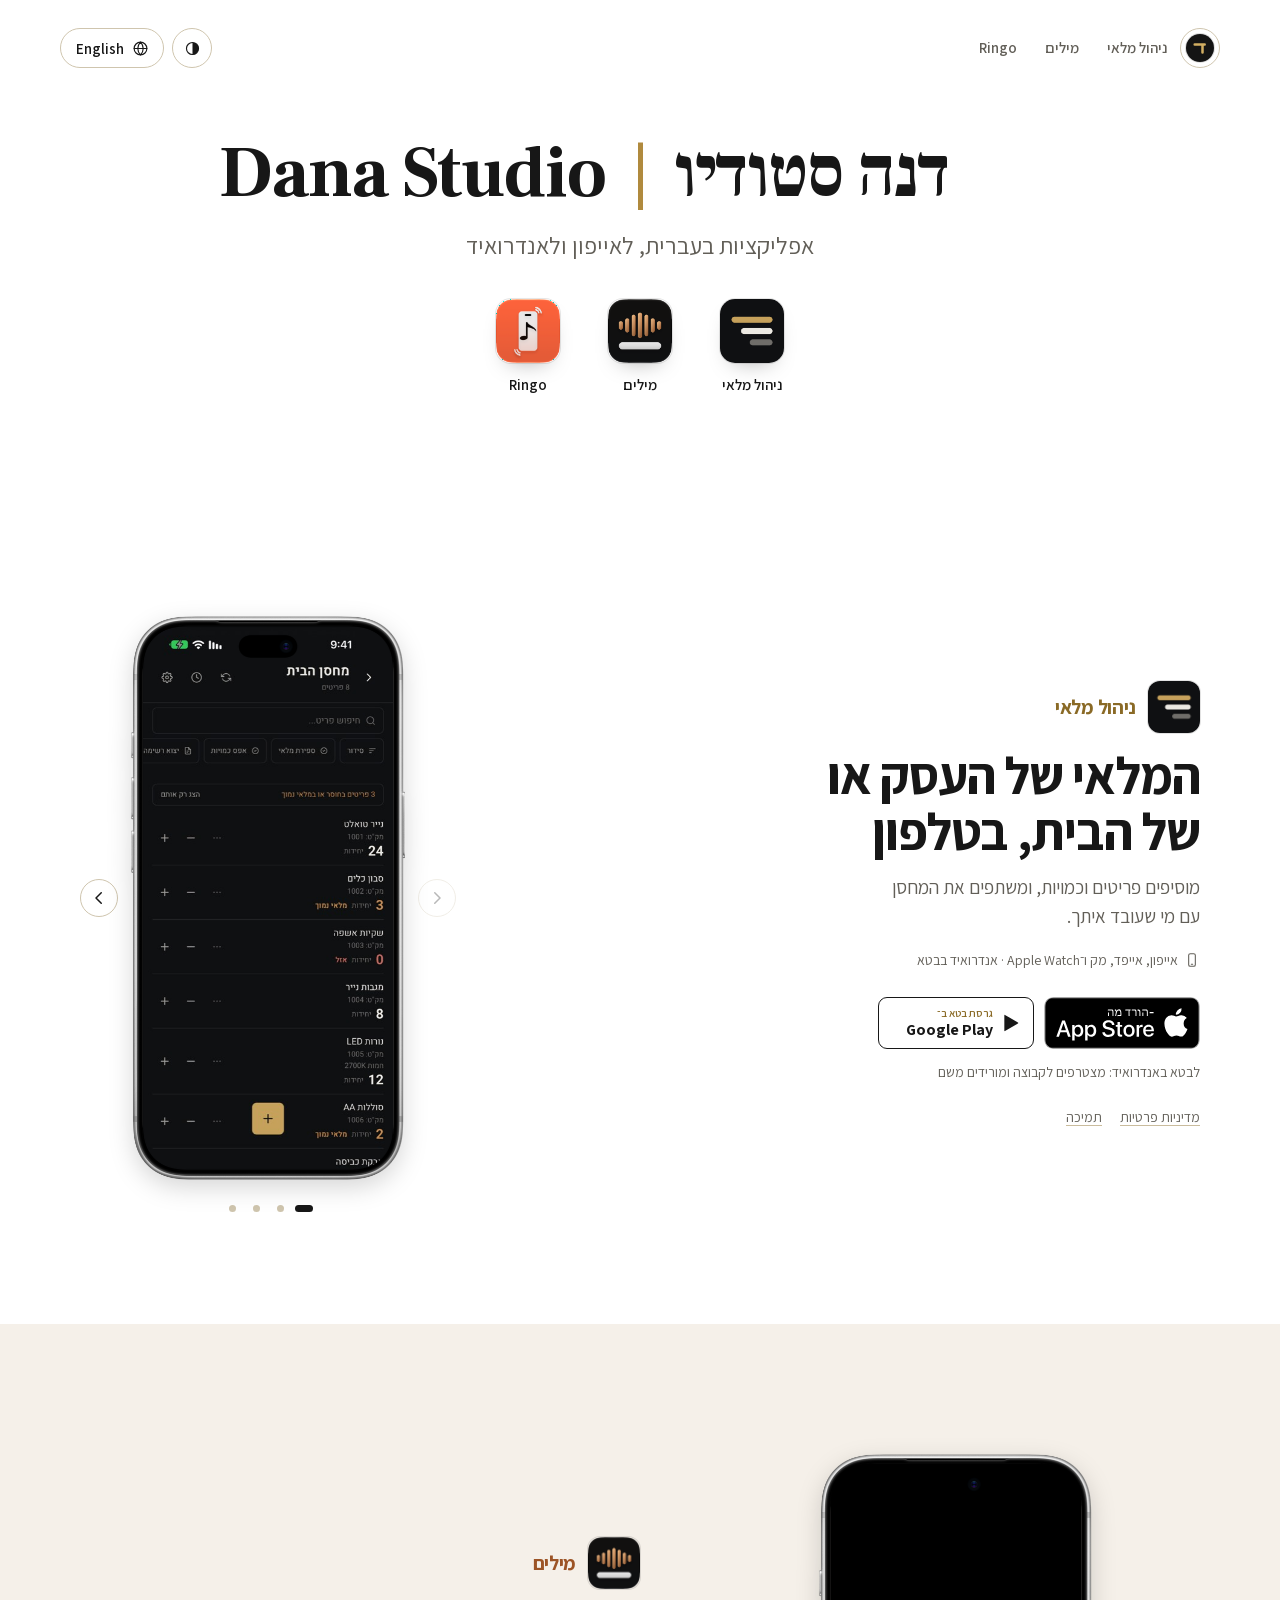
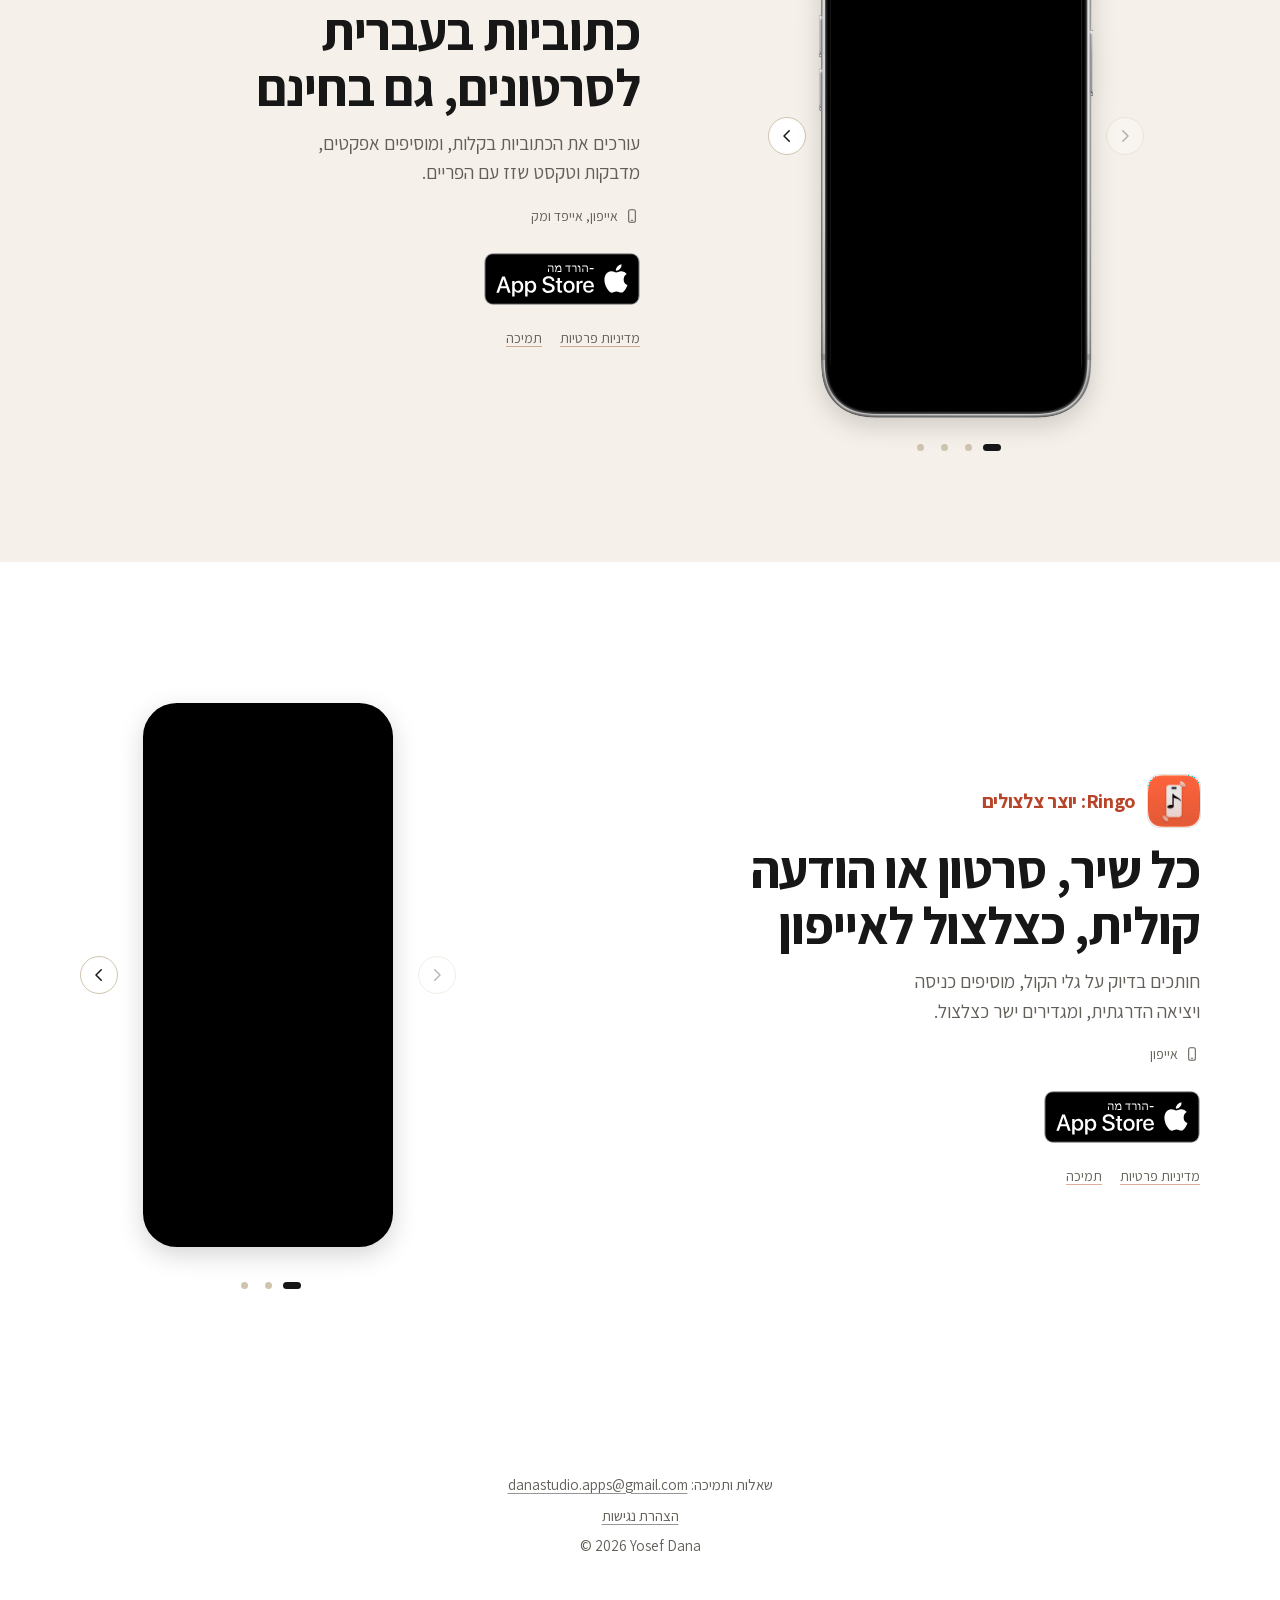
==== commit e2f685a3: "Temporary logo: a gold Hebrew dalet; favicon, Apple touch icon, sitemap dates - favicon.svg, favicon" ====
--- a/index.html
+++ b/index.html
@@ -12,7 +12,10 @@
 </script>
 <meta name="theme-color" content="#FFFFFF" media="(prefers-color-scheme: light)">
 <meta name="theme-color" content="#0A0A0A" media="(prefers-color-scheme: dark)">
-<link rel="icon" href="data:image/svg+xml,%3Csvg xmlns='http://www.w3.org/2000/svg' viewBox='0 0 64 64'%3E%3Crect width='64' height='64' rx='14' fill='%23111111'/%3E%3Ctext x='32' y='45' text-anchor='middle' font-family='Georgia,serif' font-weight='700' font-size='38' fill='%23D2AE62'%3ED%3C/text%3E%3C/svg%3E">
+<link rel="icon" href="/favicon.ico" sizes="32x32">
+<link rel="icon" href="/favicon.svg" type="image/svg+xml">
+<link rel="apple-touch-icon" href="/apple-touch-icon.png">
+<meta name="apple-mobile-web-app-title" content="Dana Studio">
 <meta property="og:type" content="website">
 <meta property="og:locale" content="he_IL">
 <meta property="og:locale:alternate" content="en_US">
@@ -33,7 +36,7 @@
 <div class="wrap narrow">
 
   <nav class="topbar">
-    <a class="pill home-link mark-only" href="#main" aria-label="Dana Studio"><span class="mark" aria-hidden="true">D</span></a>
+    <a class="pill home-link mark-only" href="#main" aria-label="Dana Studio"><span class="mark" aria-hidden="true"><svg viewBox="0 0 64 64"><path d="M15 21H47M40 21V46"/></svg></span></a>
     <div class="app-nav">
       <a href="#inventory"><span data-l="he">ניהול מלאי</span><span data-l="en" lang="en">Inventory</span></a>
       <a href="#milim"><span data-l="he">מילים</span><span data-l="en" lang="en">Milim</span></a>
--- a/assets/site.css
+++ b/assets/site.css
@@ -124,10 +124,11 @@
 .home-link .mark {
   width: 28px; height: 28px; border-radius: 50%; flex: none;
   display: grid; place-items: center;
-  background: #111111; color: #D2AE62;
-  font-family: "Frank Ruhl Libre", Georgia, serif; font-weight: 700; font-size: 17px; line-height: 1;
+  background: #141414;
   box-shadow: 0 0 0 1px color-mix(in srgb, var(--ink) 14%, transparent);
 }
+/* The logo: a Hebrew dalet (ד) in gold */
+.home-link .mark svg { width: 20px; height: 20px; fill: none; stroke: #D2AE62; stroke-width: 8; stroke-linecap: round; }
 .theme-btn { width: 40px; padding: 0; }
 /* The theme button shows the current choice: sun, moon or half circle (automatic) */
 .theme-btn svg { display: none; }
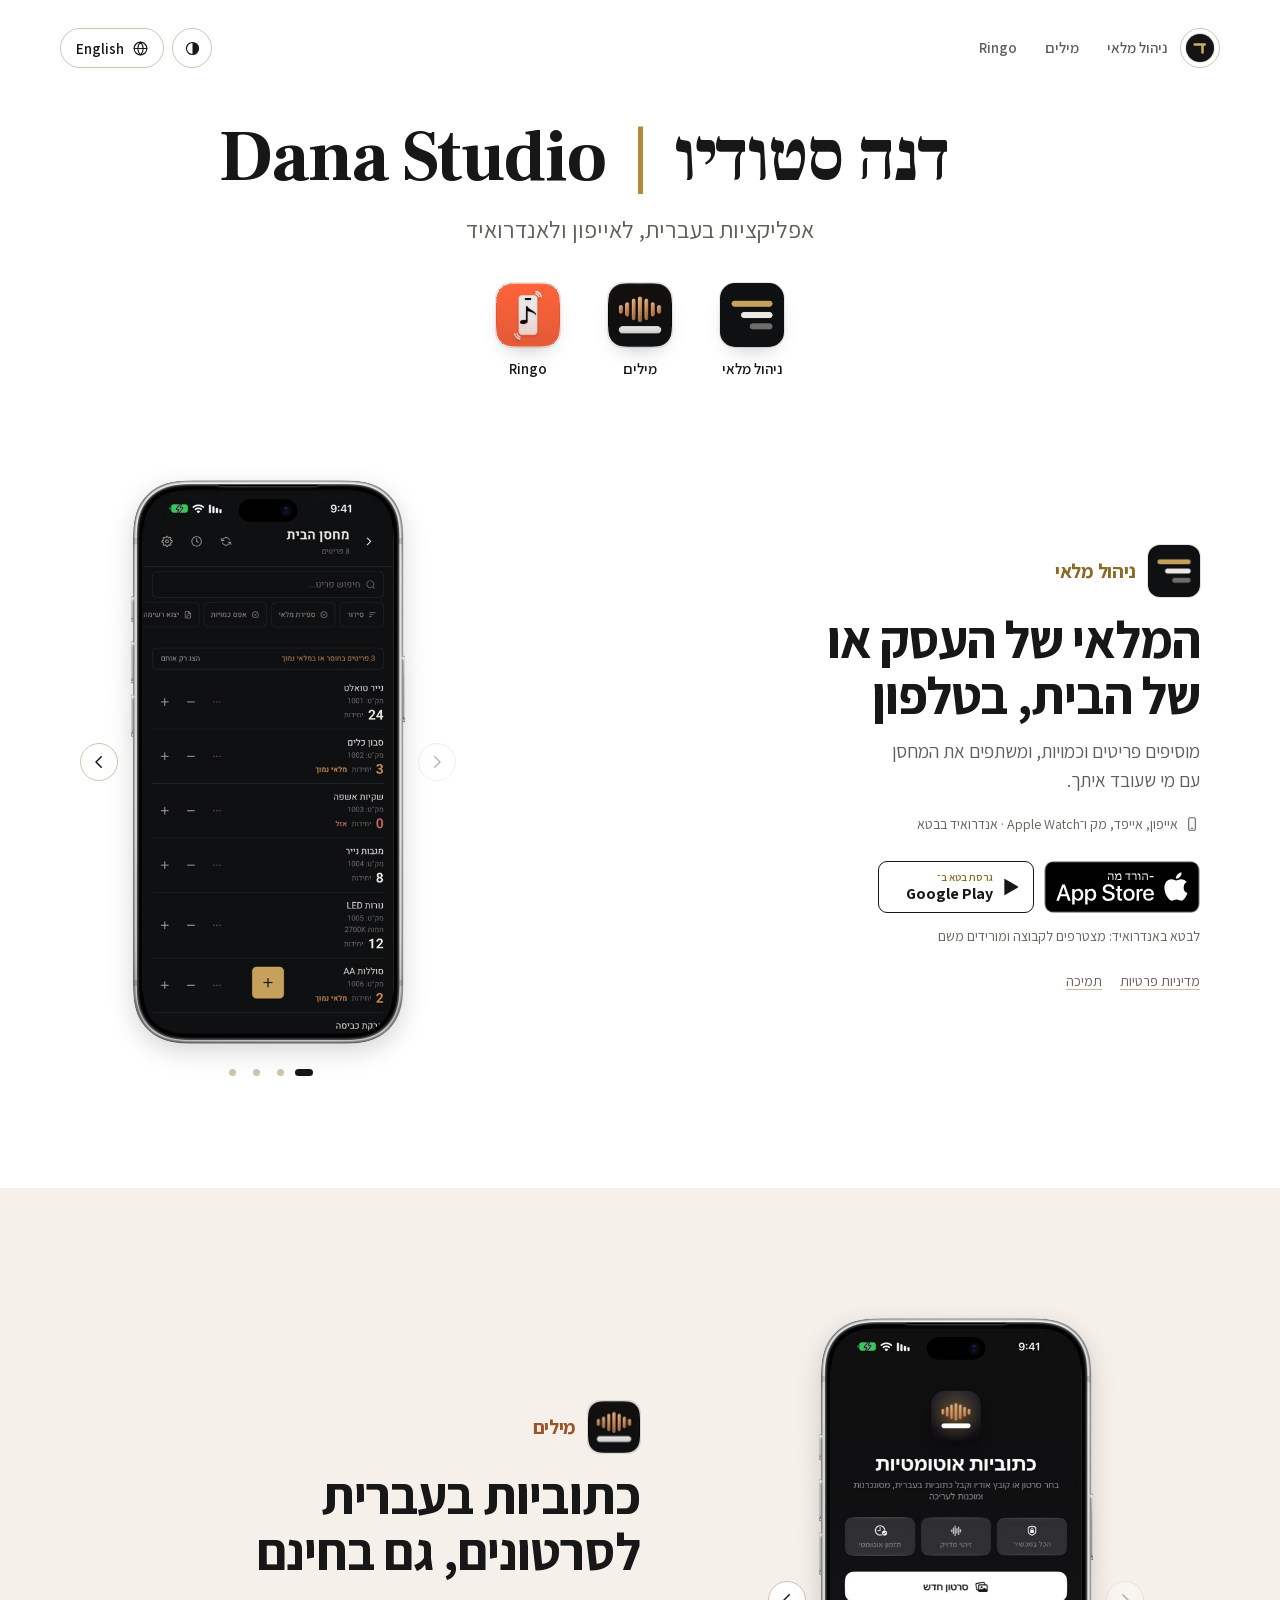
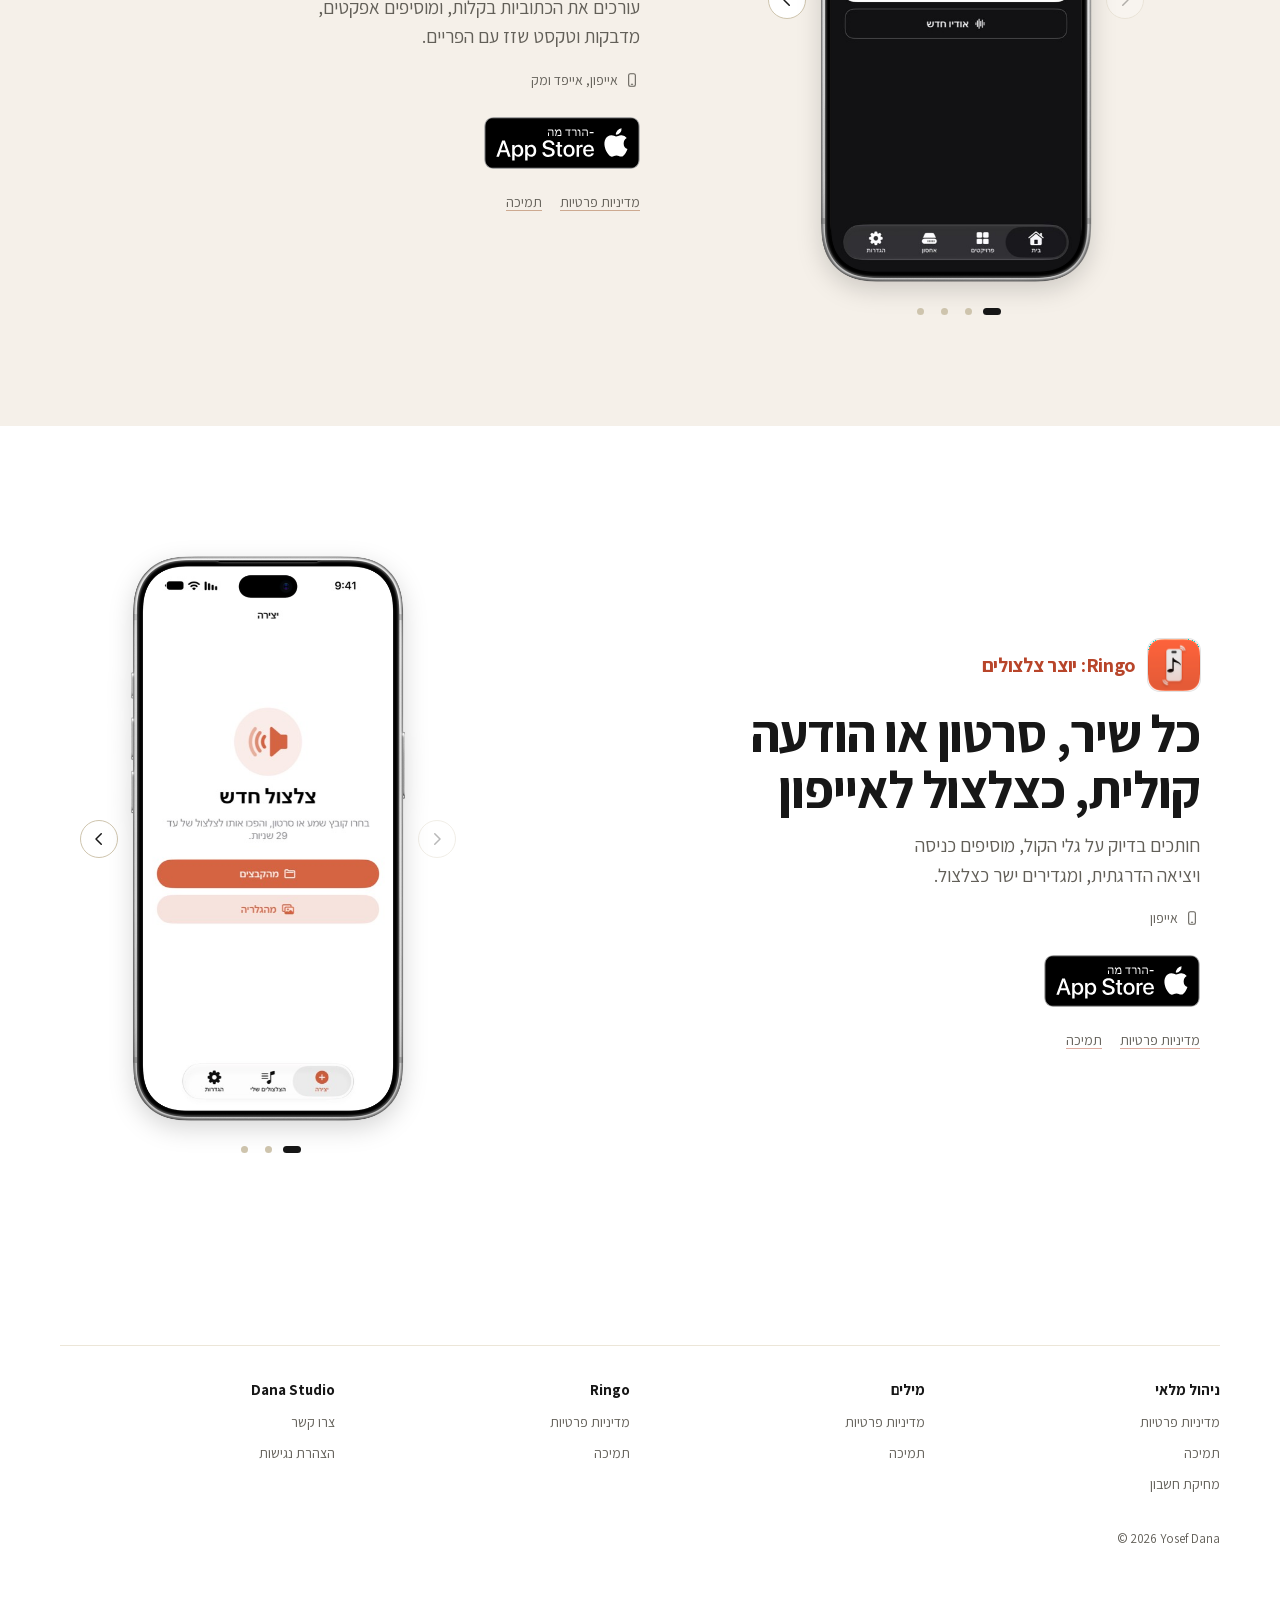
==== commit 2cbbc2aa: "New share images, faster first screenshot, full footer, tighter hero - Share images redrawn in the n" ====
--- a/index.html
+++ b/index.html
@@ -23,7 +23,7 @@
 <meta property="og:title" content="Dana Studio | דנה סטודיו">
 <meta property="og:description" content="אפליקציות בעברית לאייפון ולאנדרואיד: ניהול מלאי, מילים ו-Ringo.">
 <meta property="og:url" content="https://danastudio.app/">
-<meta property="og:image" content="https://danastudio.app/assets/share/home.png">
+<meta property="og:image" content="https://danastudio.app/assets/share/home.png?v=2">
 <meta property="og:image:width" content="1200">
 <meta property="og:image:height" content="630">
 <meta property="og:image:alt" content="Dana Studio | דנה סטודיו">
@@ -96,7 +96,7 @@
       </div>
       <div class="shots-box">
         <div class="shots"><div class="shots-screen">
-          <img src="inventory/screens/1.jpg" srcset="inventory/screens/1.jpg 414w, inventory/screens/1-large.jpg 828w" sizes="206px" data-alt-en="The items in a stockroom, with quantities" data-full="inventory/screens/1-large.jpg" alt="רשימת הפריטים במחסן, עם הכמויות" width="414" height="900" loading="lazy" decoding="async">
+          <img src="inventory/screens/1.jpg" srcset="inventory/screens/1.jpg 414w, inventory/screens/1-large.jpg 828w" sizes="206px" data-alt-en="The items in a stockroom, with quantities" data-full="inventory/screens/1-large.jpg" alt="רשימת הפריטים במחסן, עם הכמויות" width="414" height="900" loading="eager" fetchpriority="high" decoding="async">
           <img src="inventory/screens/2.jpg" srcset="inventory/screens/2.jpg 414w, inventory/screens/2-large.jpg 828w" sizes="206px" data-alt-en="The list of stockrooms" data-full="inventory/screens/2-large.jpg" alt="רשימת המחסנים" width="414" height="900" loading="lazy" decoding="async">
           <img src="inventory/screens/3.jpg" srcset="inventory/screens/3.jpg 414w, inventory/screens/3-large.jpg 828w" sizes="206px" data-alt-en="Adding stock to an item" data-full="inventory/screens/3-large.jpg" alt="הוספת כמות לפריט" width="414" height="900" loading="lazy" decoding="async">
           <img src="inventory/screens/4.jpg" srcset="inventory/screens/4.jpg 414w, inventory/screens/4-large.jpg 828w" sizes="206px" data-alt-en="Stockroom settings and sharing" data-full="inventory/screens/4-large.jpg" alt="הגדרות מחסן ושיתוף" width="414" height="900" loading="lazy" decoding="async">
@@ -184,9 +184,13 @@
   </main>
 
   <footer>
-    <p><span data-l="he">שאלות ותמיכה:</span><span data-l="en" lang="en">Questions and support:</span> <a href="mailto:danastudio.apps@gmail.com" class="ltr">danastudio.apps@gmail.com</a></p>
-    <p><a href="accessibility.html"><span data-l="he">הצהרת נגישות</span><span data-l="en" lang="en">Accessibility statement</span></a></p>
-    <p dir="ltr">© 2026 Yosef Dana</p>
+    <nav class="foot-nav" aria-label="קישורים באתר" data-aria-en="Site links">
+      <div><a class="foot-app" href="/#inventory"><span data-l="he">ניהול מלאי</span><span data-l="en" lang="en">Inventory Manager</span></a><a href="/inventory/privacy.html"><span data-l="he">מדיניות פרטיות</span><span data-l="en" lang="en">Privacy policy</span></a><a href="/inventory/support.html"><span data-l="he">תמיכה</span><span data-l="en" lang="en">Support</span></a><a href="/inventory/delete-account.html"><span data-l="he">מחיקת חשבון</span><span data-l="en" lang="en">Delete account</span></a></div>
+      <div><a class="foot-app" href="/#milim"><span data-l="he">מילים</span><span data-l="en" lang="en">Milim</span></a><a href="/milim/privacy.html"><span data-l="he">מדיניות פרטיות</span><span data-l="en" lang="en">Privacy policy</span></a><a href="/milim/support.html"><span data-l="he">תמיכה</span><span data-l="en" lang="en">Support</span></a></div>
+      <div><a class="foot-app" href="/#ringo">Ringo</a><a href="/ringo/privacy.html"><span data-l="he">מדיניות פרטיות</span><span data-l="en" lang="en">Privacy policy</span></a><a href="/ringo/support.html"><span data-l="he">תמיכה</span><span data-l="en" lang="en">Support</span></a></div>
+      <div><span class="foot-app">Dana Studio</span><a href="mailto:danastudio.apps@gmail.com"><span data-l="he">צרו קשר</span><span data-l="en" lang="en">Contact us</span></a><a href="/accessibility.html"><span data-l="he">הצהרת נגישות</span><span data-l="en" lang="en">Accessibility statement</span></a></div>
+    </nav>
+    <p class="foot-copy" dir="ltr">© 2026 Yosef Dana</p>
   </footer>
 
 </div>
--- a/assets/site.css
+++ b/assets/site.css
@@ -170,7 +170,7 @@
 .sr { position: absolute; width: 1px; height: 1px; overflow: hidden; clip-path: inset(50%); white-space: nowrap; }
 
 /* ===== Home: header ===== */
-.home-head { text-align: center; margin: 36px 0 56px; }
+.home-head { text-align: center; margin: 32px 0 24px; }
 .brand {
   font-size: clamp(30px, 8.4vw, 72px);
   line-height: 1.1;
@@ -207,6 +207,7 @@
   background: var(--band);
   display: grid; gap: 40px; justify-items: center;
 }
+.app:first-child { padding-top: 40px; }
 .app:nth-child(even) { --band: color-mix(in srgb, var(--accent) 5%, var(--soft)); }
 .app-text { width: 100%; max-width: 520px; }
 .app-head { display: flex; align-items: center; gap: 12px; margin-bottom: 14px; }
@@ -441,10 +442,15 @@
 }
 .not-found .store { width: auto; display: inline-flex; padding: 6px 22px; }
 
-/* ===== Footer ===== */
-footer { text-align: center; margin-top: 44px; color: var(--muted); font-size: 15px; }
-footer p { margin: 6px 0; }
-footer a { color: var(--muted); }
+/* ===== Footer: every app's pages, contact and accessibility, on every page ===== */
+footer { margin-top: 56px; padding-top: 32px; border-top: 1px solid var(--line); color: var(--muted); font-size: 14px; }
+.foot-nav { display: grid; grid-template-columns: repeat(2, minmax(0, 1fr)); gap: 28px 20px; }
+.foot-nav div { display: grid; gap: 8px; align-content: start; }
+.foot-nav a { color: var(--muted); text-decoration: none; transition: color .2s var(--ease); }
+.foot-nav a:hover { color: var(--ink); text-decoration: underline; }
+.foot-nav .foot-app { color: var(--ink); font-weight: 700; font-size: 15px; }
+.foot-copy { margin: 32px 0 0; font-size: 13px; }
+:root[dir="rtl"] .foot-copy { text-align: right; }
 
 /* ===== Wide screens (computer, landscape tablet) ===== */
 @media (min-width: 900px) {
@@ -455,12 +461,13 @@
   .app-nav a:hover { color: var(--ink); }
 
   /* Home: text and phone side by side; the phone switches sides from band to band */
-  .home-head { margin: 56px 0 88px; }
+  .home-head { margin: 40px 0 16px; }
   .apps { margin: 0 calc(50% - 50vw); }
   .app {
     padding: 104px max(40px, calc(50vw - 560px));
     grid-template-columns: minmax(0, 1fr) auto; align-items: center; gap: 72px;
   }
+  .app:first-child { padding-top: 56px; }
   .app:nth-child(even) .shots-box { order: -1; }
   .app-text { max-width: 560px; justify-self: start; }
   .app:nth-child(even) .app-text { justify-self: end; }
@@ -480,7 +487,8 @@
   .page-side .page-nav a[aria-current="page"] { border-inline-start-color: var(--accent); }
   .page-body > :first-child { margin-top: 0; }
   .page-body > h2:first-child { margin-top: 0; }
-  footer { margin-top: 72px; }
+  footer { margin-top: 80px; }
+  .foot-nav { grid-template-columns: repeat(4, minmax(0, 1fr)); }
 }
 
 ::selection { background: color-mix(in srgb, var(--accent) 25%, transparent); color: var(--ink); }
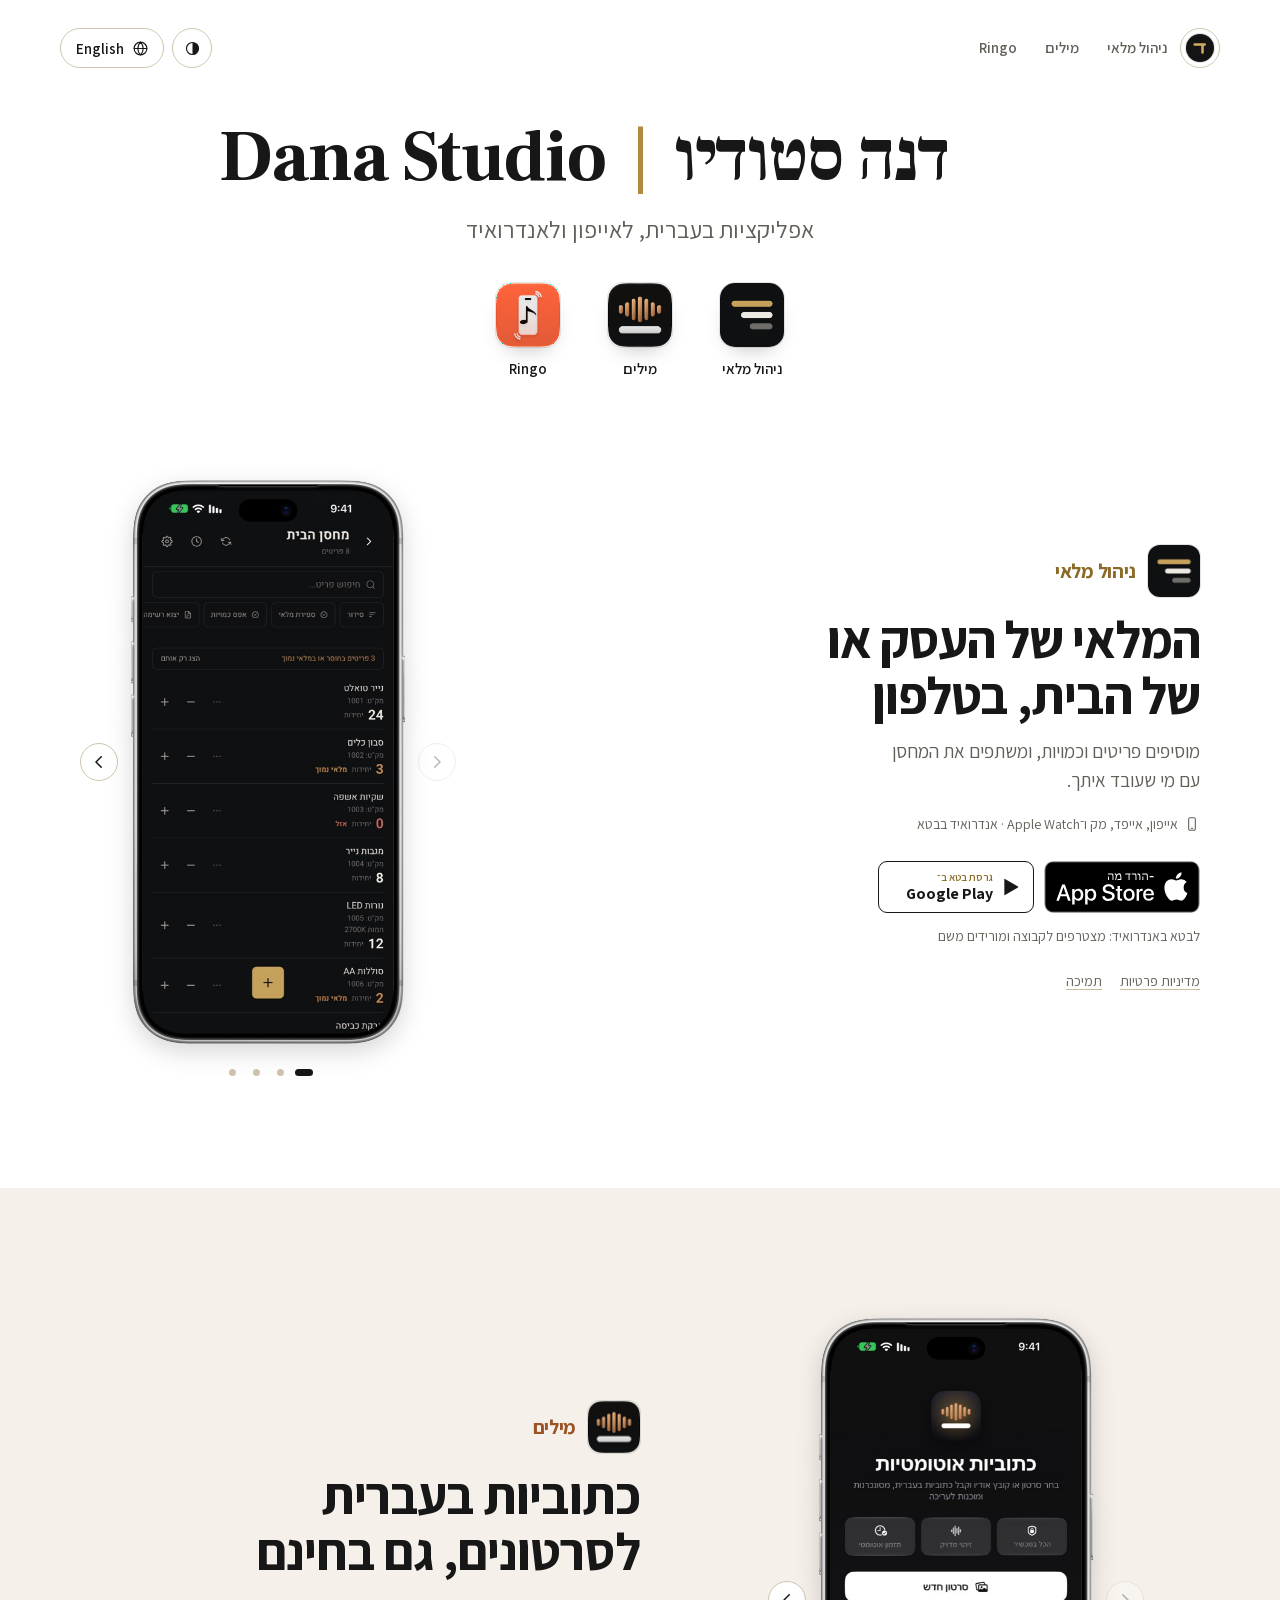
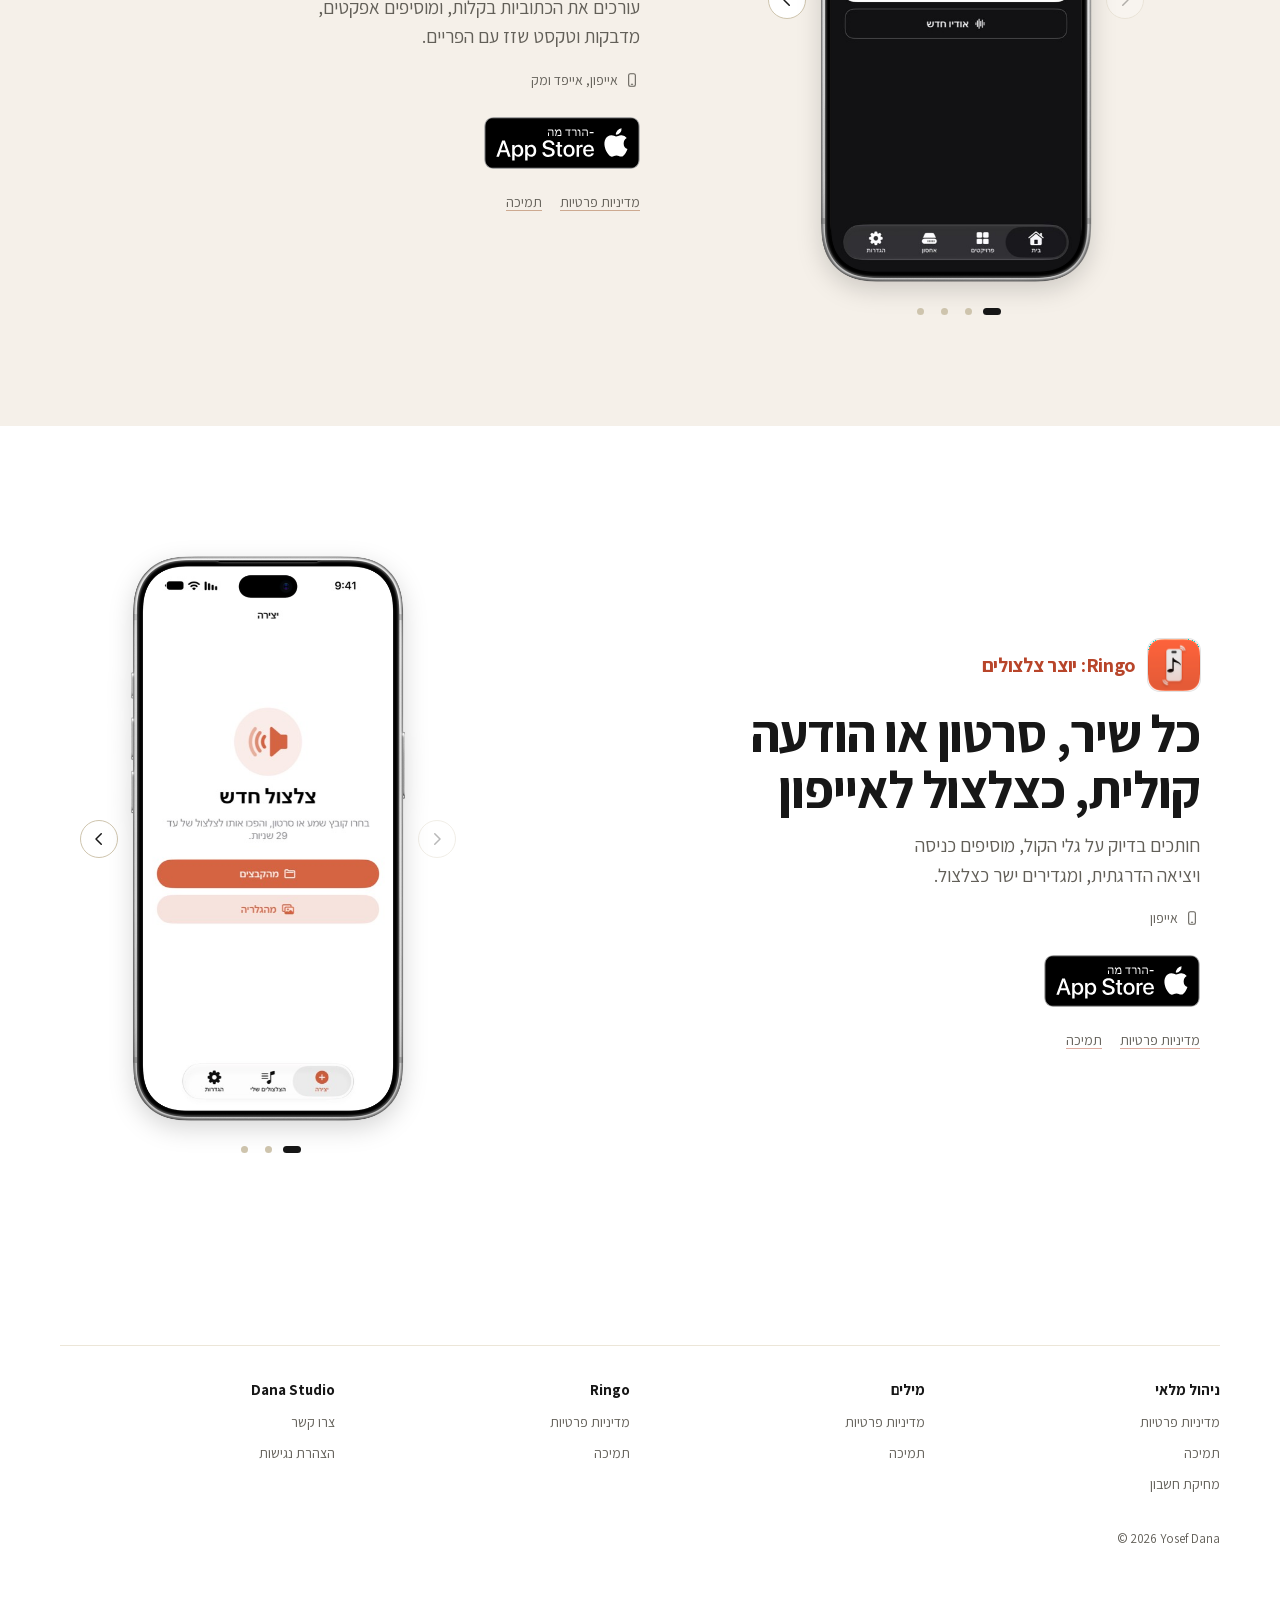
==== commit 9173ec34: "Structured data: Inventory Manager is a free download Co-Authored-By: Claude Opus 5.5 <noreply@anthr" ====
--- a/index.html
+++ b/index.html
@@ -6,9 +6,124 @@
 <title>דנה סטודיו | Dana Studio – האפליקציות</title>
 <meta name="description" content="דנה סטודיו (Dana Studio): אפליקציות בעברית לאייפון ולאנדרואיד – ניהול מלאי, מילים ו-Ringo.">
 <link rel="canonical" href="https://danastudio.app/">
-<!-- Tells search engines the site's name in both spellings, so "דנה סטודיו" finds it too. -->
+<!-- For search engines: the studio, the site (in both spellings, so "דנה סטודיו" finds it too) and the three apps. -->
 <script type="application/ld+json">
-{"@context":"https://schema.org","@type":"WebSite","name":"Dana Studio","alternateName":["דנה סטודיו","DanaStudio"],"url":"https://danastudio.app/","inLanguage":["he","en"]}
+{
+ "@context": "https://schema.org",
+ "@graph": [
+  {
+   "@type": "Organization",
+   "@id": "https://danastudio.app/#studio",
+   "name": "Dana Studio",
+   "alternateName": "דנה סטודיו",
+   "url": "https://danastudio.app/",
+   "logo": "https://danastudio.app/apple-touch-icon.png",
+   "email": "danastudio.apps@gmail.com",
+   "founder": {
+    "@type": "Person",
+    "name": "Yosef Dana"
+   }
+  },
+  {
+   "@type": "WebSite",
+   "@id": "https://danastudio.app/#site",
+   "name": "Dana Studio",
+   "alternateName": [
+    "דנה סטודיו",
+    "DanaStudio"
+   ],
+   "url": "https://danastudio.app/",
+   "inLanguage": [
+    "he",
+    "en"
+   ],
+   "publisher": {
+    "@id": "https://danastudio.app/#studio"
+   }
+  },
+  {
+   "@type": "MobileApplication",
+   "@id": "https://danastudio.app/#inventory",
+   "name": "ניהול מלאי",
+   "alternateName": "Inventory Manager",
+   "description": "המלאי של העסק או של הבית, בטלפון. מוסיפים פריטים וכמויות, ומשתפים את המחסן עם מי שעובד איתך.",
+   "operatingSystem": "iOS, iPadOS, macOS, watchOS, Android",
+   "applicationCategory": "BusinessApplication",
+   "url": "https://danastudio.app/#inventory",
+   "downloadUrl": "https://apps.apple.com/il/app/%D7%9E%D7%9C%D7%90%D7%99-%D7%A0%D7%99%D7%94%D7%95%D7%9C-%D7%9E%D7%9C%D7%90%D7%99-%D7%9E%D7%A9%D7%95%D7%AA%D7%A3/id6809037961?l=he",
+   "installUrl": "https://apps.apple.com/il/app/%D7%9E%D7%9C%D7%90%D7%99-%D7%A0%D7%99%D7%94%D7%95%D7%9C-%D7%9E%D7%9C%D7%90%D7%99-%D7%9E%D7%A9%D7%95%D7%AA%D7%A3/id6809037961?l=he",
+   "image": "https://danastudio.app/inventory/icon.png",
+   "screenshot": "https://danastudio.app/inventory/screens/1-large.jpg",
+   "inLanguage": [
+    "he",
+    "en"
+   ],
+   "publisher": {
+    "@id": "https://danastudio.app/#studio"
+   },
+   "sameAs": "https://apps.apple.com/il/app/%D7%9E%D7%9C%D7%90%D7%99-%D7%A0%D7%99%D7%94%D7%95%D7%9C-%D7%9E%D7%9C%D7%90%D7%99-%D7%9E%D7%A9%D7%95%D7%AA%D7%A3/id6809037961?l=he",
+   "offers": {
+    "@type": "Offer",
+    "price": "0",
+    "priceCurrency": "USD"
+   }
+  },
+  {
+   "@type": "MobileApplication",
+   "@id": "https://danastudio.app/#milim",
+   "name": "מילים",
+   "alternateName": "Milim",
+   "description": "כתוביות בעברית לסרטונים, גם בחינם. עורכים את הכתוביות בקלות, ומוסיפים אפקטים, מדבקות וטקסט שזז עם הפריים.",
+   "operatingSystem": "iOS, iPadOS, macOS",
+   "applicationCategory": "MultimediaApplication",
+   "url": "https://danastudio.app/#milim",
+   "downloadUrl": "https://apps.apple.com/il/app/%D7%9E%D7%99%D7%9C%D7%99%D7%9D/id6809080946?l=he",
+   "installUrl": "https://apps.apple.com/il/app/%D7%9E%D7%99%D7%9C%D7%99%D7%9D/id6809080946?l=he",
+   "image": "https://danastudio.app/milim/icon.png",
+   "screenshot": "https://danastudio.app/milim/screens/he-4-large.jpg",
+   "inLanguage": [
+    "he",
+    "en"
+   ],
+   "publisher": {
+    "@id": "https://danastudio.app/#studio"
+   },
+   "sameAs": "https://apps.apple.com/il/app/%D7%9E%D7%99%D7%9C%D7%99%D7%9D/id6809080946?l=he",
+   "offers": {
+    "@type": "Offer",
+    "price": "0",
+    "priceCurrency": "USD"
+   }
+  },
+  {
+   "@type": "MobileApplication",
+   "@id": "https://danastudio.app/#ringo",
+   "name": "Ringo: יוצר צלצולים",
+   "alternateName": "Ringo: Ringtone Maker",
+   "description": "כל שיר, סרטון או הודעה קולית, כצלצול לאייפון. חותכים בדיוק על גלי הקול, מוסיפים כניסה ויציאה הדרגתית, ומגדירים ישר כצלצול.",
+   "operatingSystem": "iOS",
+   "applicationCategory": "MultimediaApplication",
+   "url": "https://danastudio.app/#ringo",
+   "downloadUrl": "https://apps.apple.com/us/app/ringo-ringtone-maker/id6828183446",
+   "installUrl": "https://apps.apple.com/us/app/ringo-ringtone-maker/id6828183446",
+   "image": "https://danastudio.app/ringo/icon.png",
+   "screenshot": "https://danastudio.app/ringo/screens/he-3-large.jpg",
+   "inLanguage": [
+    "he",
+    "en"
+   ],
+   "publisher": {
+    "@id": "https://danastudio.app/#studio"
+   },
+   "sameAs": "https://apps.apple.com/us/app/ringo-ringtone-maker/id6828183446",
+   "offers": {
+    "@type": "Offer",
+    "price": "0",
+    "priceCurrency": "USD"
+   }
+  }
+ ]
+}
 </script>
 <meta name="theme-color" content="#FFFFFF" media="(prefers-color-scheme: light)">
 <meta name="theme-color" content="#0A0A0A" media="(prefers-color-scheme: dark)">
--- a/assets/site.css
+++ b/assets/site.css
@@ -437,8 +437,8 @@
 .not-found h1 { font-size: 32px; line-height: 1.2; margin: 0 0 12px; }
 .not-found p { color: var(--muted); max-width: 46ch; margin: 0 auto 24px; }
 .not-found .nf-code {
-  font-family: "Frank Ruhl Libre", Georgia, serif; font-weight: 700;
-  font-size: 96px; line-height: 1; margin-bottom: 16px; color: var(--gold);
+  font-weight: 700; letter-spacing: -0.04em;
+  font-size: 112px; line-height: 1; margin-bottom: 16px; color: var(--gold);
 }
 .not-found .store { width: auto; display: inline-flex; padding: 6px 22px; }
 
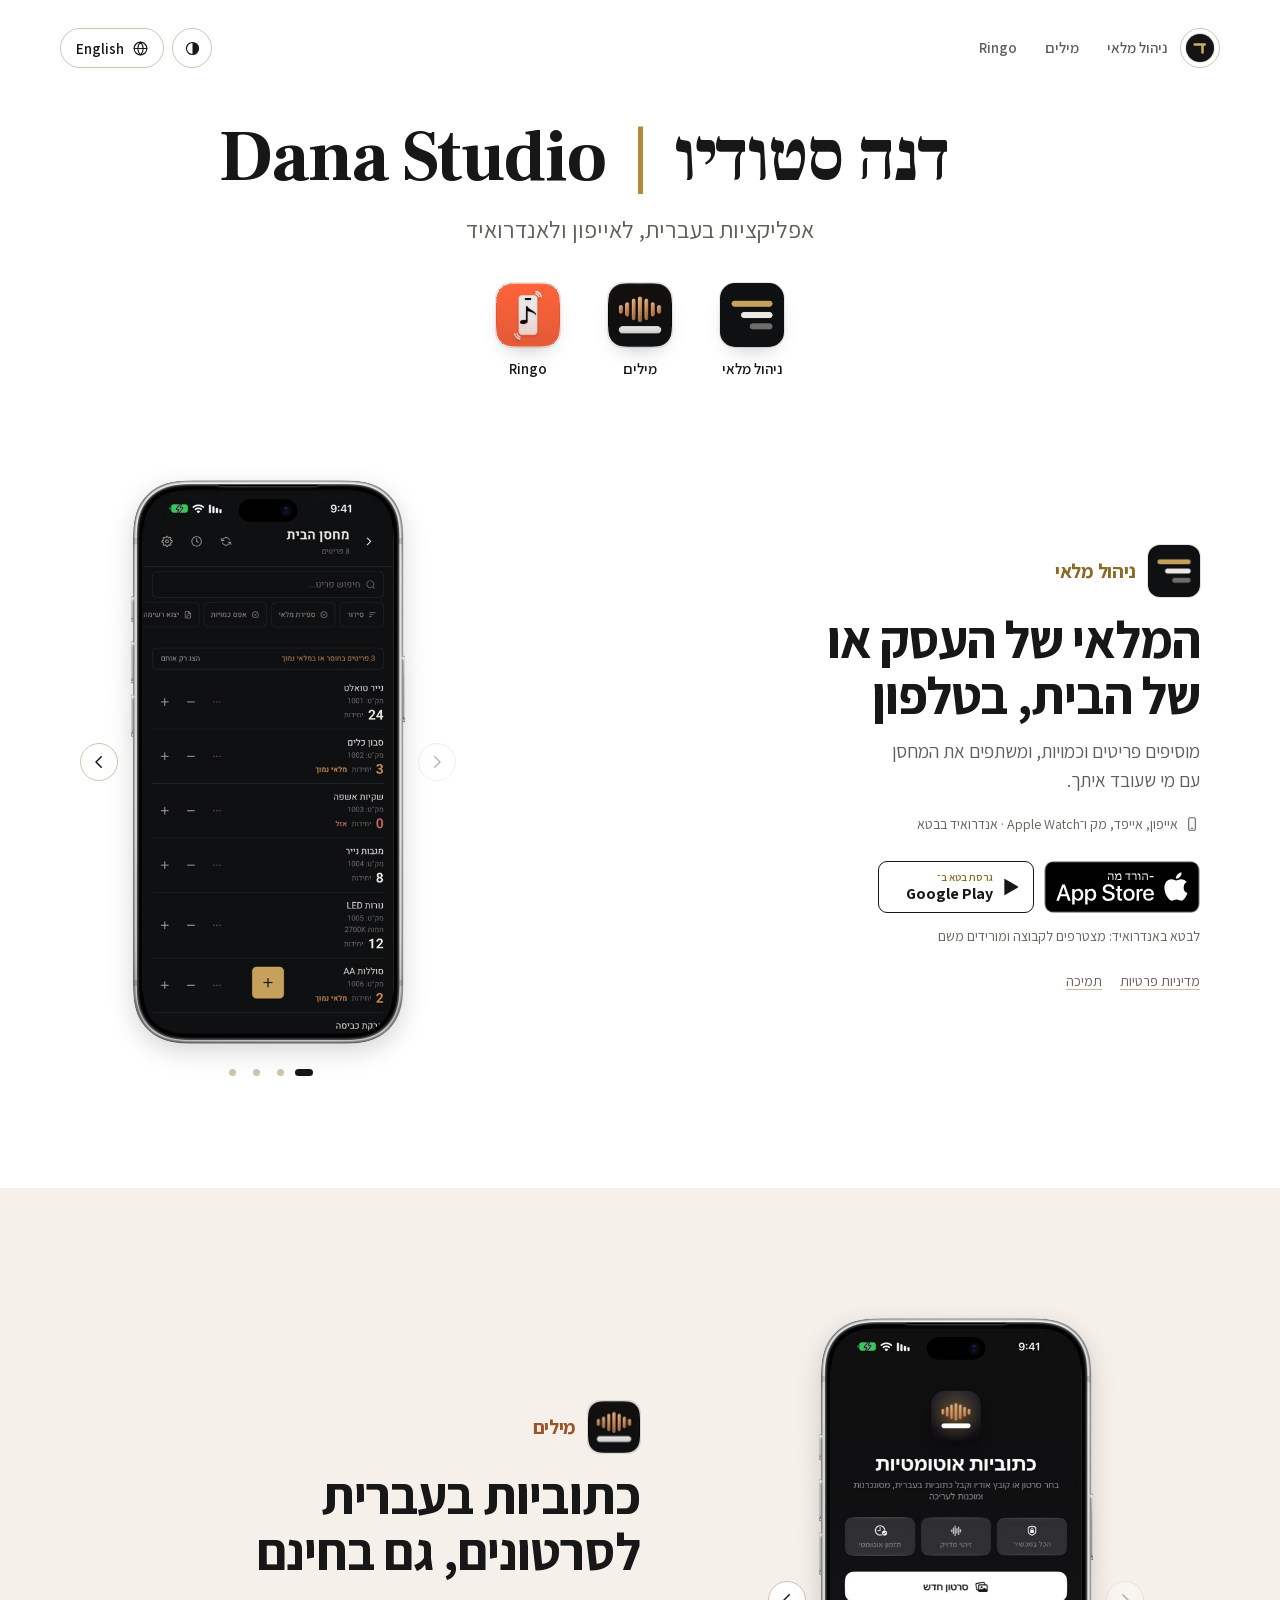
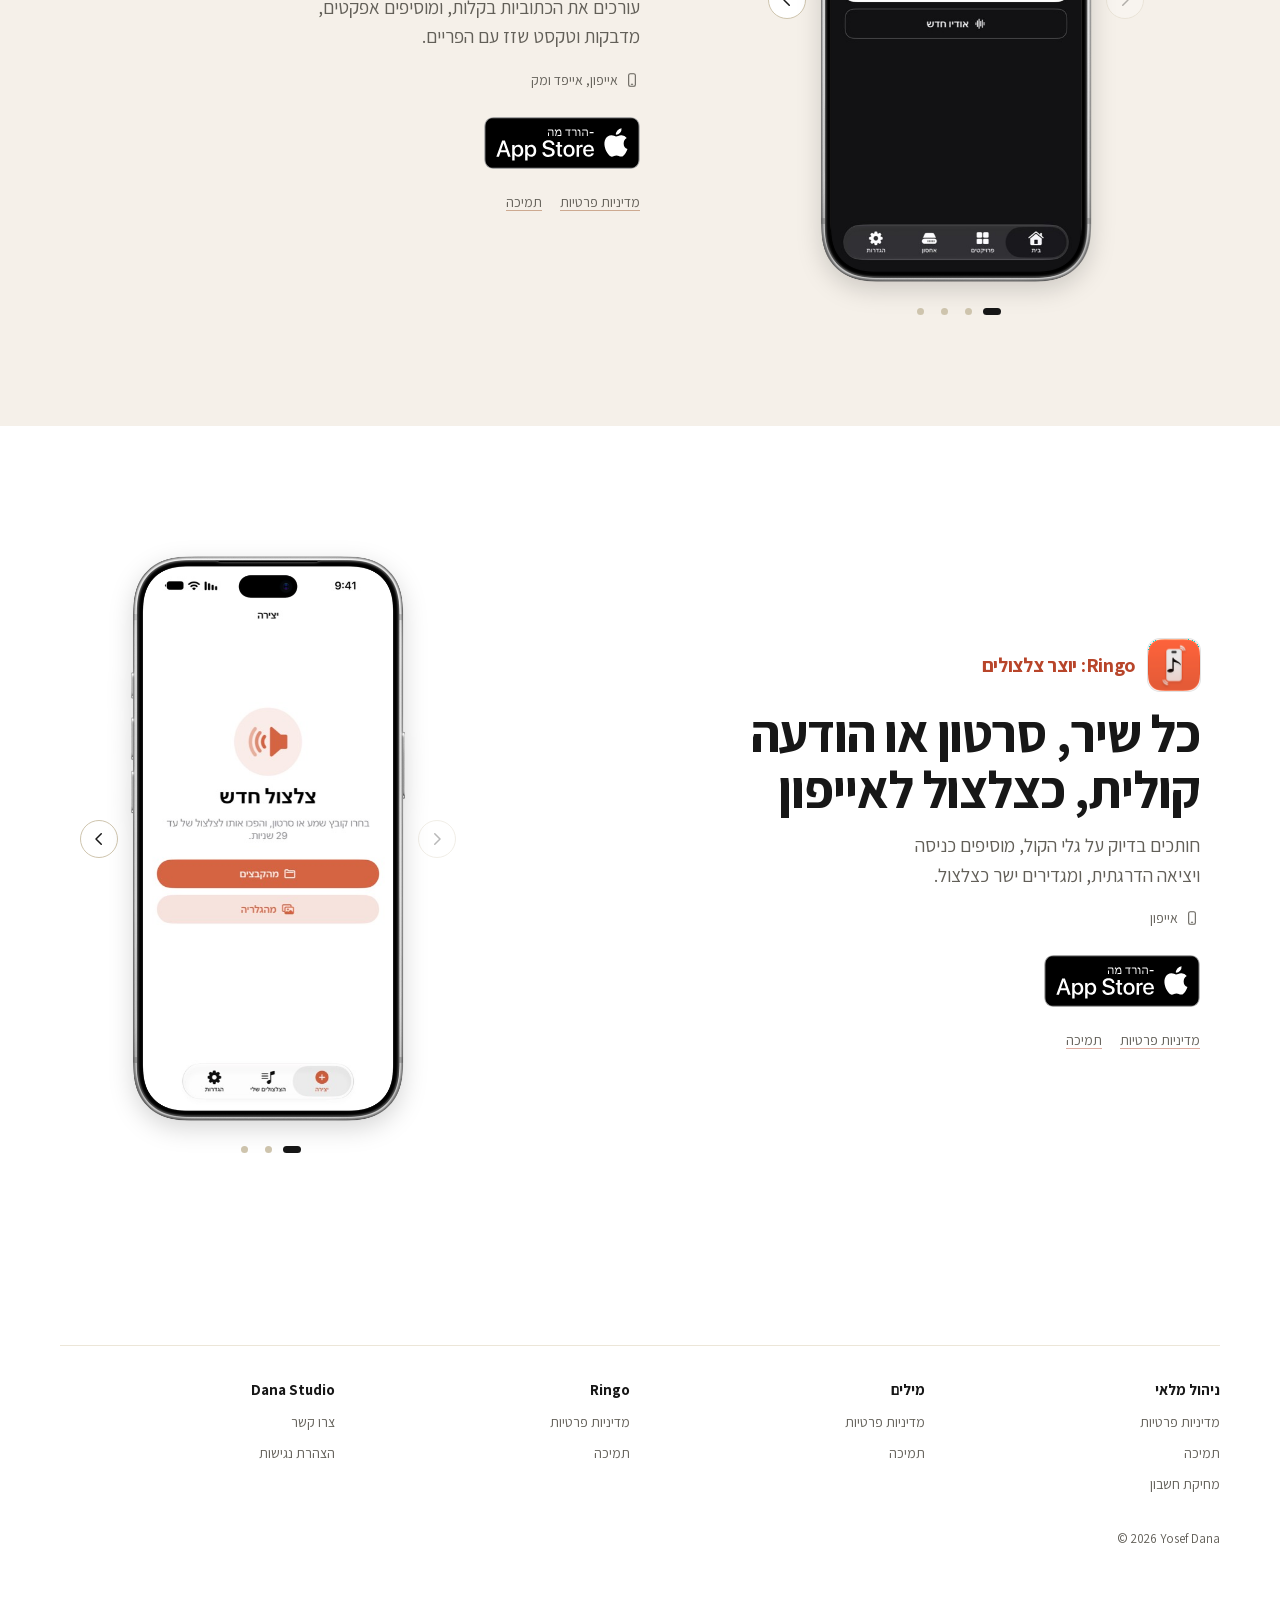
==== commit d259721e: "Inventory Manager: say it's Hebrew only on the English page Co-Authored-By: Claude Opus 5.5 <noreply" ====
--- a/index.html
+++ b/index.html
@@ -55,8 +55,7 @@
    "image": "https://danastudio.app/inventory/icon.png",
    "screenshot": "https://danastudio.app/inventory/screens/1-large.jpg",
    "inLanguage": [
-    "he",
-    "en"
+    "he"
    ],
    "publisher": {
     "@id": "https://danastudio.app/#studio"
@@ -188,7 +187,7 @@
         <p class="app-lead" data-l="en" lang="en">Your stockroom or pantry, on your phone</p>
         <p class="app-desc" data-l="he">מוסיפים פריטים וכמויות, ומשתפים את המחסן עם מי שעובד איתך.</p>
         <p class="app-desc" data-l="en" lang="en">Add items and quantities, and share a stockroom with the people you work with.</p>
-        <p class="app-devices"><svg viewBox="0 0 24 24" aria-hidden="true"><rect x="7" y="2.5" width="10" height="19" rx="2.5"/><path d="M11 18.5h2"/></svg><span data-l="he">אייפון, אייפד, מק ו־<bdi>Apple Watch</bdi> · אנדרואיד בבטא</span><span data-l="en" lang="en">iPhone, iPad, Mac and Apple Watch · Android in beta</span></p>
+        <p class="app-devices"><svg viewBox="0 0 24 24" aria-hidden="true"><rect x="7" y="2.5" width="10" height="19" rx="2.5"/><path d="M11 18.5h2"/></svg><span data-l="he">אייפון, אייפד, מק ו־<bdi>Apple Watch</bdi> · אנדרואיד בבטא</span><span data-l="en" lang="en">iPhone, iPad, Mac and Apple Watch · Android in beta · Hebrew only</span></p>
         <div class="stores">
           <a class="badge ios" href="https://apps.apple.com/il/app/%D7%9E%D7%9C%D7%90%D7%99-%D7%A0%D7%99%D7%94%D7%95%D7%9C-%D7%9E%D7%9C%D7%90%D7%99-%D7%9E%D7%A9%D7%95%D7%AA%D7%A3/id6809037961?l=he" target="_blank" rel="noopener">
             <img class="on-light" data-l="he" src="assets/badges/app-store-he-black.svg" alt="להורדה מ־App Store" width="156" height="52">
